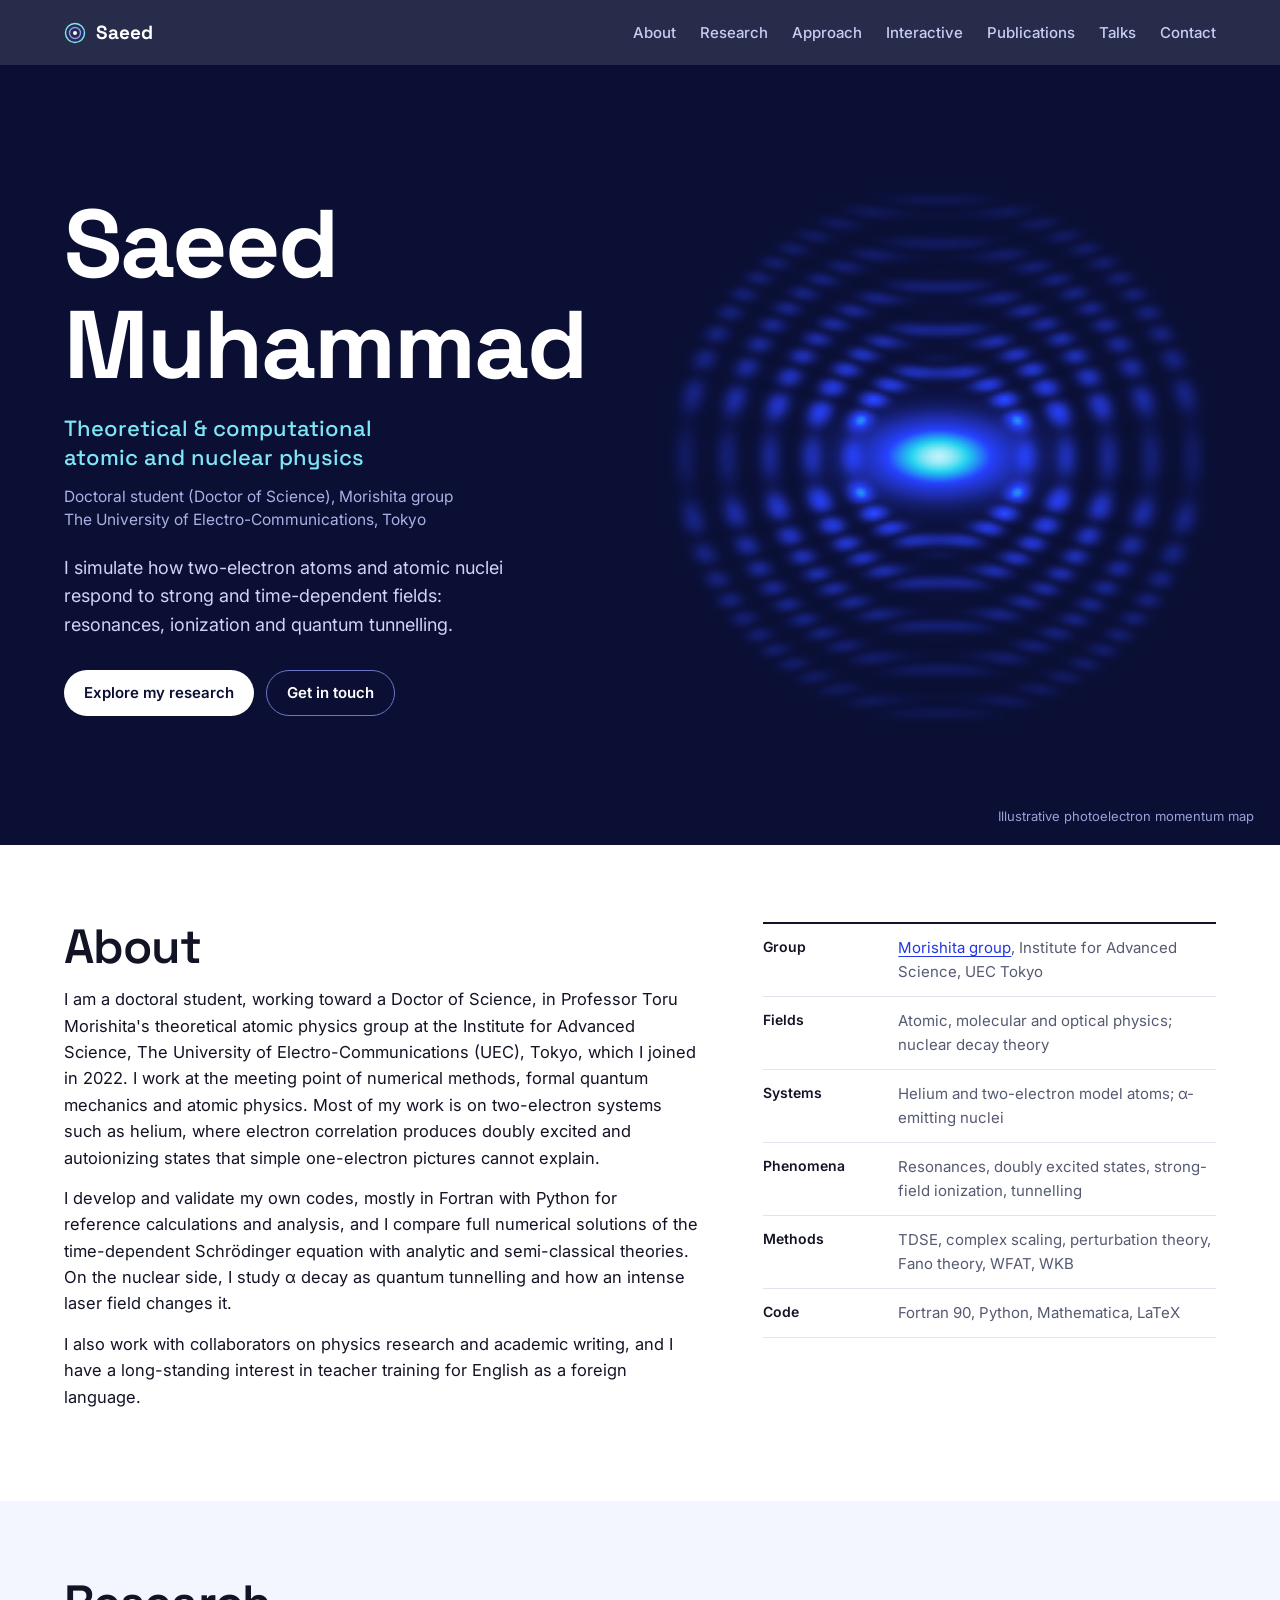
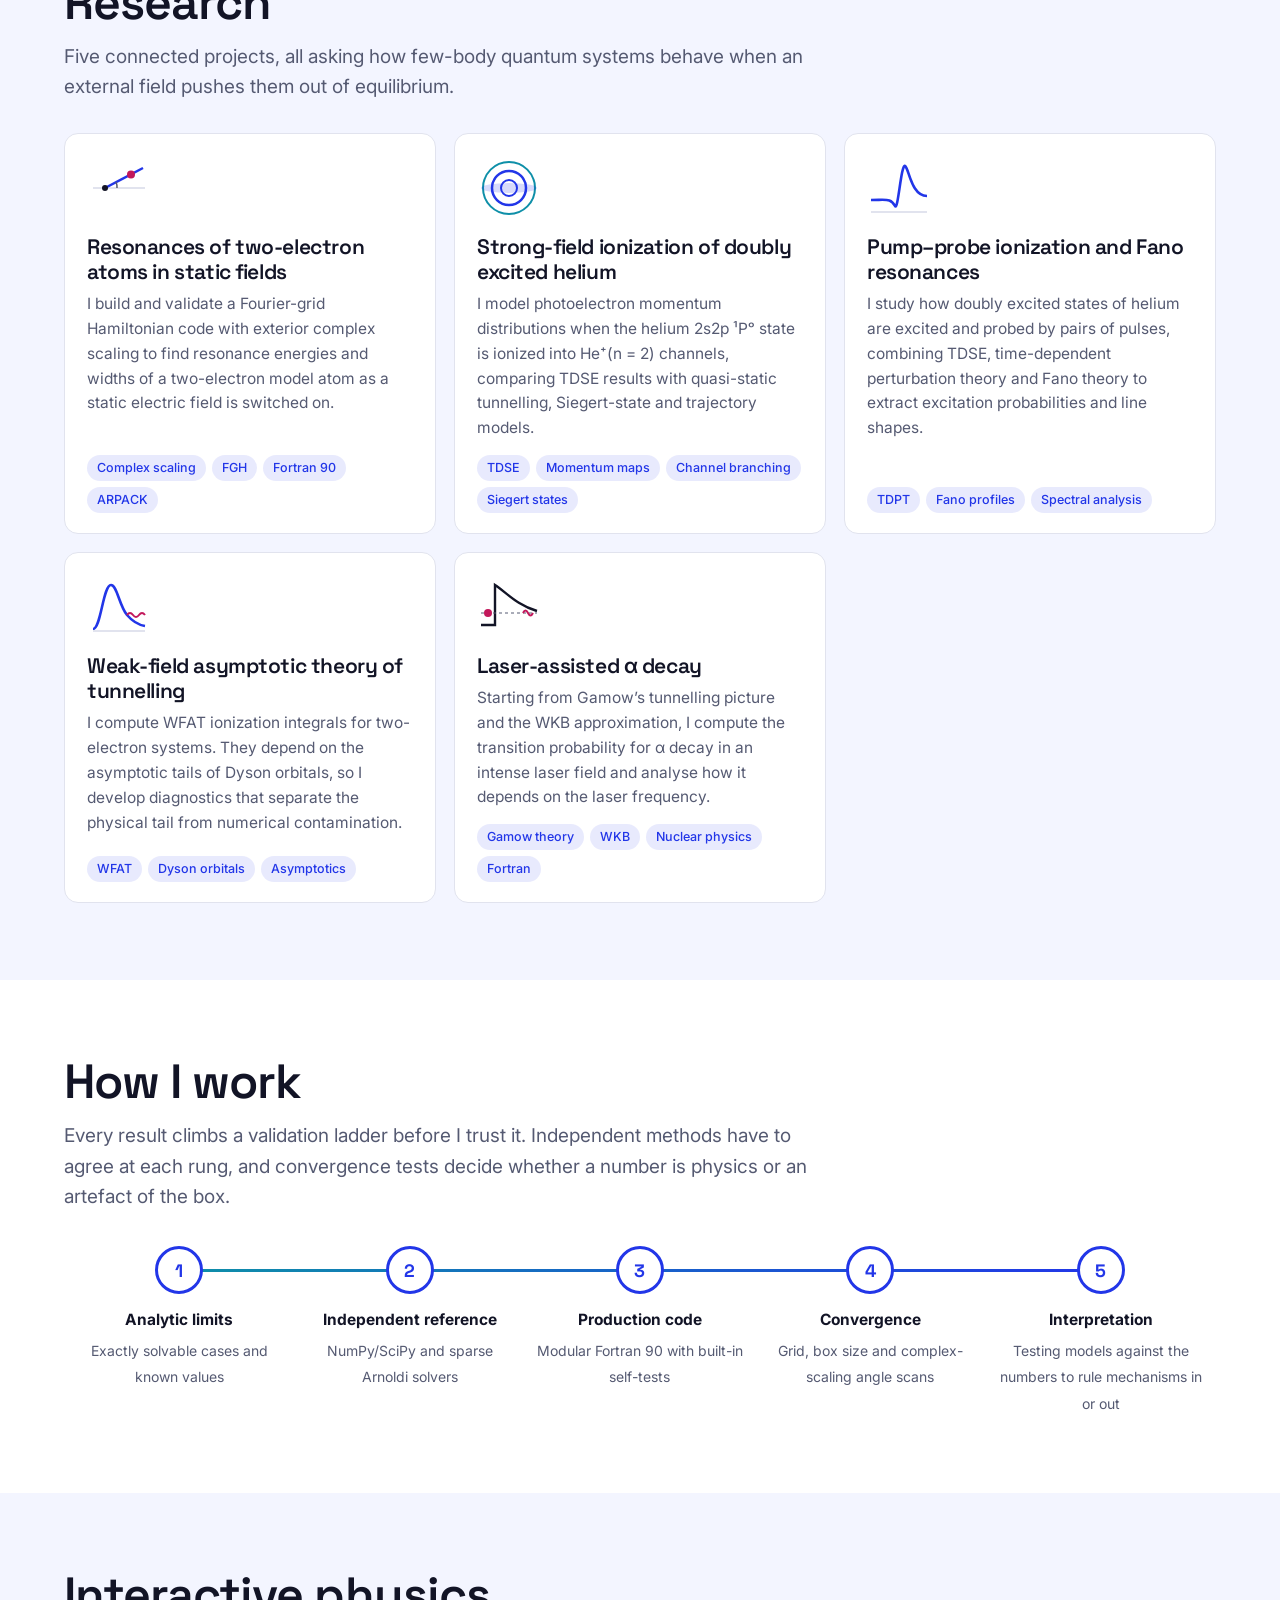
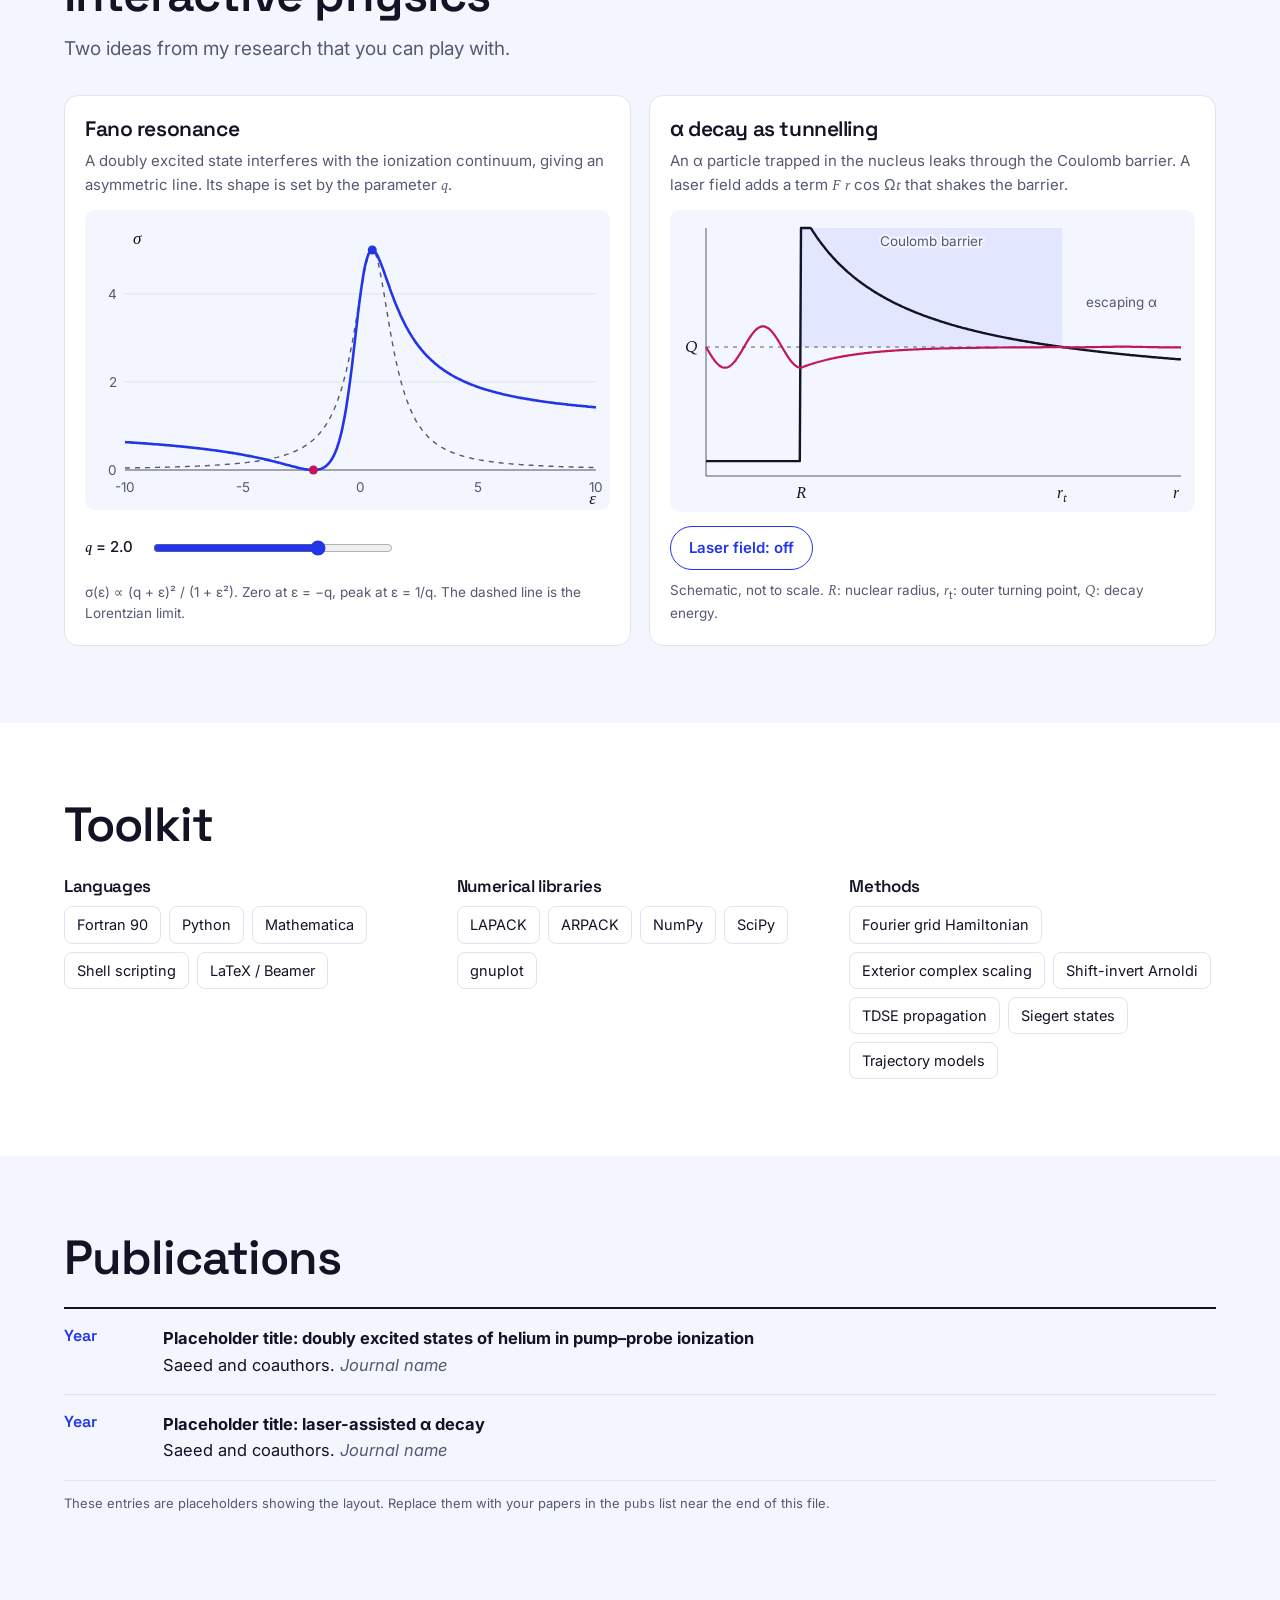
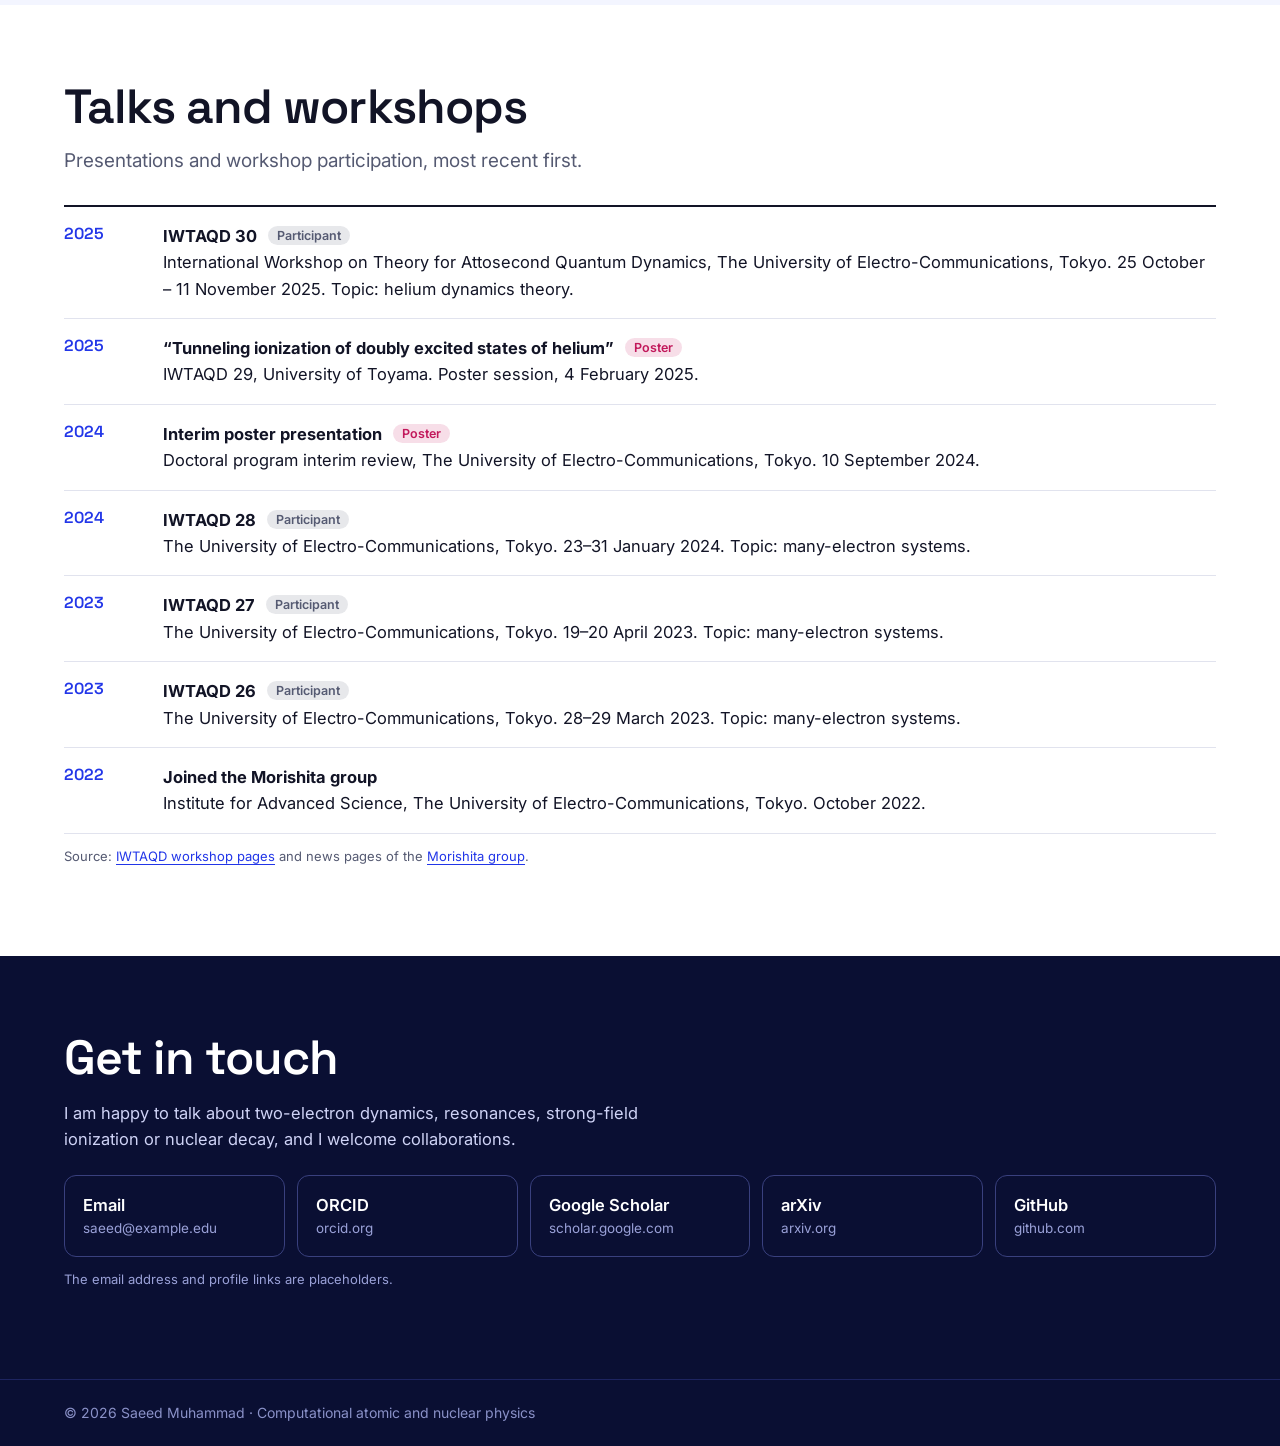
==== index.html @ 1fe9768f "Add files via upload" ====
<!DOCTYPE html>
<html lang="en">
<head>
<meta charset="utf-8">
<meta name="viewport" content="width=device-width, initial-scale=1">
<title>Saeed Muhammad — Physics</title>
<meta name="description" content="Saeed: theoretical and computational atomic and nuclear physics. Two-electron atoms, resonances, strong-field ionization and laser-assisted alpha decay.">
<link rel="preconnect" href="https://fonts.googleapis.com">
<link rel="preconnect" href="https://fonts.gstatic.com" crossorigin>
<link href="https://fonts.googleapis.com/css2?family=Space+Grotesk:wght@500;600;700&family=Inter:wght@400;500;600&family=Spectral:ital@1&display=swap" rel="stylesheet">
<style>
/* VOICE occasion-personal: a confident researcher's home page, precise and luminous
   IDEA a detector screen: the photoelectron momentum map is the site's emblem, carried into every section as fine rings
   PICTURE live, slowly drifting momentum map (rings + interference fringes) filling the right of the hero
   COLOUR deep detector indigo hero, white page, ultramarine lead, cyan glow, magenta for wavefunctions
   TYPE Space Grotesk for display, Inter for text, Spectral italic for math symbols
   LAYOUT laptop: hero text left, map bleeding right; sections in full-width bands. phone: map, then text, then cards */
:root{color-scheme:light dark;--bg:light-dark(#ffffff,#0b0d1c);--ink:light-dark(#121426,#e9eaf6);--mut:light-dark(#555a72,#a4a8c2);--acc:light-dark(#2236e8,#8c98ff);--acc2:light-dark(#c2185b,#ff7aa8);--cy:light-dark(#0e8fa8,#3fd6f0);--rule:light-dark(#e1e3ee,#262a44);--tint:light-dark(#f3f5ff,#12152a);--card:light-dark(#ffffff,#141831);--deep:#0a0f33}
:root[data-theme=light]{color-scheme:light}
:root[data-theme=dark]{color-scheme:dark}
*{box-sizing:border-box;min-width:0}
html{scroll-padding-top:70px;scroll-behavior:smooth}
body{margin:0;background:var(--bg);color:var(--ink);font:16.5px/1.6 Inter,system-ui,sans-serif;overflow-x:clip}
a{color:var(--acc);text-underline-offset:3px}
img,svg{max-width:100%}
.m{font-family:Spectral,Georgia,serif;font-style:italic}
.band{padding-block:clamp(40px,6vw,88px);padding-left:max(5vw,16px);padding-right:max(5vw,16px)}
.wrap{max-width:1240px;margin:0 auto}
h1,h2,h3{font-family:"Space Grotesk",Inter,sans-serif;letter-spacing:-.02em;line-height:1.05;margin:0}
h1{font-size:clamp(52px,8vw,96px);font-weight:700}
h2{font-size:clamp(32px,4vw,48px);font-weight:600;margin-bottom:14px;text-wrap:balance}
h3{font-size:21px;font-weight:600;line-height:1.2;margin-bottom:8px}
.lead{font-size:clamp(17px,1.6vw,19px);color:var(--mut);max-width:62ch;margin:0 0 28px}
/* nav */
nav{position:sticky;top:0;z-index:9;background:color-mix(in srgb,var(--deep) 88%,transparent);backdrop-filter:blur(10px);color:#fff}
nav .wrap{display:flex;flex-wrap:wrap;align-items:center;gap:4px 24px;padding:12px max(5vw,16px);max-width:none}
nav .brand{font:700 19px "Space Grotesk",sans-serif;color:#fff;text-decoration:none;margin-right:auto;display:flex;align-items:center;gap:10px}
nav a{color:#c9cdf5;text-decoration:none;font-weight:500;font-size:15px;padding:8px 0}
nav a:hover,nav a:focus-visible{color:#fff}
/* hero */
.hero{background:var(--deep);color:#fff;display:grid;grid-template-columns:minmax(0,1fr) minmax(0,1.15fr);min-height:min(88svh,780px)}
.hero .txt{padding:clamp(40px,6vw,96px) clamp(16px,4vw,56px) clamp(40px,6vw,80px) max(5vw,16px);display:flex;flex-direction:column;justify-content:center}
.hero .role{font:500 clamp(18px,2vw,22px)/1.35 "Space Grotesk",sans-serif;color:#7fe6f7;margin:18px 0 18px}
.hero p{color:#cfd3f6;font-size:18px;max-width:46ch;margin:0 0 30px}
.hero .aff{font-size:15.5px;color:#aab1e6;margin:-6px 0 22px;line-height:1.5}
.hero .fig{position:relative;min-height:420px}
.hero canvas{position:absolute;inset:0;width:100%;height:100%;display:block}
.hero .cap{position:absolute;right:16px;bottom:14px;font-size:13px;color:#9aa1d8;background:rgba(10,15,51,.75);padding:4px 10px;border-radius:4px}
.btns{display:flex;flex-wrap:wrap;gap:12px}
.btn{display:inline-flex;align-items:center;min-height:46px;padding:0 20px;border-radius:999px;font-weight:600;text-decoration:none;font-size:15px}
.btn.p{background:#fff;color:var(--deep)}
.btn.s{border:1px solid #6d76c9;color:#fff}
.btn:hover{transform:translateY(-1px)}
/* about */
.about{display:grid;grid-template-columns:minmax(0,1.4fr) minmax(0,1fr);gap:clamp(28px,5vw,72px);align-items:start}
.about p{margin:0 0 14px;max-width:64ch}
.facts{margin:0;border-top:2px solid var(--ink)}
.facts div{display:grid;grid-template-columns:7.5em minmax(0,1fr);gap:12px;padding:12px 0;border-bottom:1px solid var(--rule)}
.facts dt{font-weight:600;font-size:14px}
.facts dd{margin:0;color:var(--mut);font-size:15px}
/* research */
.alt{background:var(--tint)}
.cards{display:grid;grid-template-columns:repeat(auto-fit,minmax(min(100%,330px),1fr));gap:18px;margin-top:30px}
.card{background:var(--card);border:1px solid var(--rule);border-radius:14px;padding:22px 22px 20px;display:flex;flex-direction:column}
.card svg.ic{width:64px;height:64px;margin-bottom:14px}
.card p{margin:0 0 14px;color:var(--mut);font-size:15.5px}
.tags{display:flex;flex-wrap:wrap;gap:6px;margin-top:auto}
.tags span{font-size:12.5px;font-weight:500;padding:3px 10px;border-radius:99px;background:color-mix(in srgb,var(--acc) 10%,transparent);color:var(--acc)}
/* approach */
.ladder{list-style:none;margin:34px 0 0;padding:0;display:grid;grid-template-columns:repeat(5,minmax(0,1fr));position:relative}
.ladder::before{content:"";position:absolute;left:10%;right:10%;top:23px;height:3px;background:linear-gradient(90deg,var(--cy),var(--acc))}
.ladder li{position:relative;text-align:center;padding:0 10px}
.ladder .dot{width:48px;height:48px;border-radius:50%;margin:0 auto 14px;background:var(--bg);border:3px solid var(--acc);display:grid;place-items:center;font:700 18px "Space Grotesk",sans-serif;color:var(--acc);position:relative}
.ladder b{display:block;font-size:15.5px;margin-bottom:4px}
.ladder span{font-size:14px;color:var(--mut)}
/* interactive */
.demos{display:grid;grid-template-columns:repeat(2,minmax(0,1fr));gap:18px;margin-top:30px}
.demo{background:var(--card);border:1px solid var(--rule);border-radius:14px;padding:20px;display:flex;flex-direction:column}
.demo p{margin:0 0 12px;color:var(--mut);font-size:15px}
.fig{position:relative;min-height:300px}
.fig>svg{position:absolute;inset:0;width:100%;height:100%}
.demo .fig{background:var(--tint);border-radius:10px;flex:1}
svg text{font:13.5px Inter,system-ui,sans-serif;fill:var(--mut);paint-order:stroke;stroke:var(--tint);stroke-width:4px}
svg .math{font:italic 17px Spectral,Georgia,serif;fill:var(--ink)}
.ctl{display:flex;flex-wrap:wrap;align-items:center;gap:10px 18px;margin-top:14px;font-weight:500;font-size:15px}
button{font:600 15px Inter,system-ui,sans-serif;min-height:44px;padding:0 18px;border-radius:999px;border:1.5px solid var(--acc);background:transparent;color:var(--acc);cursor:pointer}
button[aria-pressed=true]{background:var(--acc);color:var(--bg)}
button:focus-visible,input:focus-visible,a:focus-visible{outline:3px solid color-mix(in srgb,var(--acc) 50%,transparent);outline-offset:2px}
input[type=range]{accent-color:var(--acc);width:min(240px,100%);height:44px}
/* toolkit */
.tk{display:grid;grid-template-columns:repeat(auto-fit,minmax(min(100%,260px),1fr));gap:26px;margin-top:26px}
.tk h3{font-size:17px;margin-bottom:10px}
.chips{display:flex;flex-wrap:wrap;gap:8px}
.chips span{border:1px solid var(--rule);border-radius:8px;padding:6px 12px;font-size:14.5px;background:var(--card)}
/* pubs */
.pubs{list-style:none;padding:0;margin:24px 0 0;border-top:2px solid var(--ink)}
.pubs li{display:grid;grid-template-columns:5em minmax(0,1fr);gap:16px;padding:16px 0;border-bottom:1px solid var(--rule)}
.pubs .y{font:600 16px "Space Grotesk",sans-serif;color:var(--acc)}
.pubs i{color:var(--mut)}
.kind{font-size:12.5px;font-weight:600;padding:2px 9px;border-radius:99px;margin-left:6px;white-space:nowrap;background:color-mix(in srgb,var(--mut) 14%,transparent);color:var(--mut);vertical-align:2px}
.kind.p{background:color-mix(in srgb,var(--acc2) 14%,transparent);color:var(--acc2)}
.note{font-size:13px;color:var(--mut);margin-top:12px}
/* beyond + contact */
.contact{background:var(--deep);color:#fff}
.contact h2{color:#fff}
.contact p{color:#cfd3f6;max-width:60ch}
.links{display:grid;grid-template-columns:repeat(auto-fit,minmax(min(100%,190px),1fr));gap:12px;margin-top:22px}
.links a{display:block;border:1px solid #39407e;border-radius:12px;padding:16px 18px;text-decoration:none;color:#fff;font-weight:600}
.links a span{display:block;font-weight:400;font-size:13.5px;color:#9aa1d8;overflow-wrap:anywhere}
.links a:hover{background:#151b4d}
footer{background:var(--deep);color:#8a91c8;font-size:14px;border-top:1px solid #1d2460;padding:22px max(5vw,16px)}
@media(max-width:900px){.hero{grid-template-columns:minmax(0,1fr);min-height:0}.hero .fig{order:-1;min-height:320px}.about,.demos{grid-template-columns:minmax(0,1fr)}
 .ladder{grid-template-columns:minmax(0,1fr);gap:18px}.ladder::before{left:23px;right:auto;top:10px;bottom:10px;width:3px;height:auto;background:linear-gradient(180deg,var(--cy),var(--acc))}
 .ladder li{display:grid;grid-template-columns:48px minmax(0,1fr);gap:16px;text-align:left;padding:0}.ladder .dot{margin:0}}
@media(max-width:600px){nav .wrap{gap:0 16px}nav a{font-size:14px}.hero .fig{min-height:270px}.pubs li{grid-template-columns:minmax(0,1fr);gap:2px}.facts div{grid-template-columns:minmax(0,1fr);gap:2px}}
@media(prefers-reduced-motion:reduce){html{scroll-behavior:auto}.btn:hover{transform:none}}
</style>
</head>
<body>
<nav aria-label="Main"><div class="wrap">
  <a class="brand" href="#top"><svg width="22" height="22" viewBox="0 0 22 22" aria-hidden="true"><circle cx="11" cy="11" r="9.5" fill="none" stroke="#7fe6f7" stroke-width="1.4"/><circle cx="11" cy="11" r="5.5" fill="none" stroke="#8c98ff" stroke-width="1.4"/><circle cx="11" cy="11" r="2" fill="#fff"/></svg>Saeed</a>
  <a href="#about">About</a><a href="#research">Research</a><a href="#approach">Approach</a><a href="#interactive">Interactive</a><a href="#publications">Publications</a><a href="#talks">Talks</a><a href="#contact">Contact</a>
</div></nav>

<header class="hero" id="top">
  <div class="txt">
    <h1>Saeed Muhammad</h1>
    <div class="role">Theoretical &amp; computational<br>atomic and nuclear physics</div>
    <p class="aff">Doctoral student (Doctor of Science), Morishita group<br>The University of Electro-Communications, Tokyo</p>
    <p>I simulate how two-electron atoms and atomic nuclei respond to strong and time-dependent fields: resonances, ionization and quantum tunnelling.</p>
    <div class="btns"><a class="btn p" href="#research">Explore my research</a><a class="btn s" href="#contact">Get in touch</a></div>
  </div>
  <div class="fig"><canvas id="pemd" aria-label="Animated illustration of a photoelectron momentum distribution with rings and interference fringes" role="img"></canvas><span class="cap">Illustrative photoelectron momentum map</span></div>
</header>

<section class="band" id="about"><div class="wrap about">
  <div>
    <h2>About</h2>
    <p>I am a doctoral student, working toward a Doctor of Science, in Professor Toru Morishita's theoretical atomic physics group at the Institute for Advanced Science, The University of Electro-Communications (UEC), Tokyo, which I joined in 2022. I work at the meeting point of numerical methods, formal quantum mechanics and atomic physics. Most of my work is on two-electron systems such as helium, where electron correlation produces doubly excited and autoionizing states that simple one-electron pictures cannot explain.</p>
    <p>I develop and validate my own codes, mostly in Fortran with Python for reference calculations and analysis, and I compare full numerical solutions of the time-dependent Schrödinger equation with analytic and semi-classical theories. On the nuclear side, I study α decay as quantum tunnelling and how an intense laser field changes it.</p>
    <p>I also work with collaborators on physics research and academic writing, and I have a long-standing interest in teacher training for English as a foreign language.</p>
  </div>
  <dl class="facts">
    <div><dt>Group</dt><dd><a href="https://power1.pc.uec.ac.jp/">Morishita group</a>, Institute for Advanced Science, UEC Tokyo</dd></div>
    <div><dt>Fields</dt><dd>Atomic, molecular and optical physics; nuclear decay theory</dd></div>
    <div><dt>Systems</dt><dd>Helium and two-electron model atoms; α-emitting nuclei</dd></div>
    <div><dt>Phenomena</dt><dd>Resonances, doubly excited states, strong-field ionization, tunnelling</dd></div>
    <div><dt>Methods</dt><dd>TDSE, complex scaling, perturbation theory, Fano theory, WFAT, WKB</dd></div>
    <div><dt>Code</dt><dd>Fortran 90, Python, Mathematica, LaTeX</dd></div>
  </dl>
</div></section>

<section class="band alt" id="research"><div class="wrap">
  <h2>Research</h2>
  <p class="lead">Five connected projects, all asking how few-body quantum systems behave when an external field pushes them out of equilibrium.</p>
  <div class="cards" id="cards"></div>
</div></section>

<section class="band" id="approach"><div class="wrap">
  <h2>How I work</h2>
  <p class="lead">Every result climbs a validation ladder before I trust it. Independent methods have to agree at each rung, and convergence tests decide whether a number is physics or an artefact of the box.</p>
  <ol class="ladder">
    <li><div class="dot">1</div><div><b>Analytic limits</b><span>Exactly solvable cases and known values</span></div></li>
    <li><div class="dot">2</div><div><b>Independent reference</b><span>NumPy/SciPy and sparse Arnoldi solvers</span></div></li>
    <li><div class="dot">3</div><div><b>Production code</b><span>Modular Fortran 90 with built-in self-tests</span></div></li>
    <li><div class="dot">4</div><div><b>Convergence</b><span>Grid, box size and complex-scaling angle scans</span></div></li>
    <li><div class="dot">5</div><div><b>Interpretation</b><span>Testing models against the numbers to rule mechanisms in or out</span></div></li>
  </ol>
</div></section>

<section class="band alt" id="interactive"><div class="wrap">
  <h2>Interactive physics</h2>
  <p class="lead">Two ideas from my research that you can play with.</p>
  <div class="demos">
    <div class="demo">
      <h3>Fano resonance</h3>
      <p>A doubly excited state interferes with the ionization continuum, giving an asymmetric line. Its shape is set by the parameter <span class="m">q</span>.</p>
      <div class="fig"><svg id="f2" role="img" aria-label="Fano line profile for the chosen q"></svg></div>
      <div class="ctl"><label for="q"><span class="m">q</span> = <output id="qv">2.0</output></label><input type="range" id="q" min="-5" max="5" step="0.1" value="2"></div>
      <p style="margin:10px 0 0;font-size:13.5px">σ(ε) ∝ (q + ε)² / (1 + ε²). Zero at ε = −q, peak at ε = 1/q. The dashed line is the Lorentzian limit.</p>
    </div>
    <div class="demo">
      <h3>α decay as tunnelling</h3>
      <p>An α particle trapped in the nucleus leaks through the Coulomb barrier. A laser field adds a term <span class="m">F r</span> cos Ω<span class="m">t</span> that shakes the barrier.</p>
      <div class="fig"><svg id="f1" role="img" aria-label="Alpha particle wavefunction tunnelling through the Coulomb barrier"></svg></div>
      <div class="ctl"><button id="laser" aria-pressed="false">Laser field: off</button></div>
      <p style="margin:10px 0 0;font-size:13.5px">Schematic, not to scale. <span class="m">R</span>: nuclear radius, <span class="m">r</span><sub>t</sub>: outer turning point, <span class="m">Q</span>: decay energy.</p>
    </div>
  </div>
</div></section>

<section class="band" id="toolkit"><div class="wrap">
  <h2>Toolkit</h2>
  <div class="tk">
    <div><h3>Languages</h3><div class="chips"><span>Fortran 90</span><span>Python</span><span>Mathematica</span><span>Shell scripting</span><span>LaTeX / Beamer</span></div></div>
    <div><h3>Numerical libraries</h3><div class="chips"><span>LAPACK</span><span>ARPACK</span><span>NumPy</span><span>SciPy</span><span>gnuplot</span></div></div>
    <div><h3>Methods</h3><div class="chips"><span>Fourier grid Hamiltonian</span><span>Exterior complex scaling</span><span>Shift-invert Arnoldi</span><span>TDSE propagation</span><span>Siegert states</span><span>Trajectory models</span></div></div>
  </div>
</div></section>

<section class="band alt" id="publications"><div class="wrap">
  <h2>Publications</h2>
  <ul class="pubs" id="pubs"></ul>
  <p class="note">These entries are placeholders showing the layout. Replace them with your papers in the <code>pubs</code> list near the end of this file.</p>
</div></section>

<section class="band" id="talks"><div class="wrap">
  <h2>Talks and workshops</h2>
  <p class="lead">Presentations and workshop participation, most recent first.</p>
  <ul class="pubs ev">
    <li><span class="y">2025</span><div><b>IWTAQD 30</b> <span class="kind">Participant</span><br>International Workshop on Theory for Attosecond Quantum Dynamics, The University of Electro-Communications, Tokyo. 25 October – 11 November 2025. Topic: helium dynamics theory.</div></li>
    <li><span class="y">2025</span><div><b>“Tunneling ionization of doubly excited states of helium”</b> <span class="kind p">Poster</span><br>IWTAQD 29, University of Toyama. Poster session, 4 February 2025.</div></li>
    <li><span class="y">2024</span><div><b>Interim poster presentation</b> <span class="kind p">Poster</span><br>Doctoral program interim review, The University of Electro-Communications, Tokyo. 10 September 2024.</div></li>
    <li><span class="y">2024</span><div><b>IWTAQD 28</b> <span class="kind">Participant</span><br>The University of Electro-Communications, Tokyo. 23–31 January 2024. Topic: many-electron systems.</div></li>
    <li><span class="y">2023</span><div><b>IWTAQD 27</b> <span class="kind">Participant</span><br>The University of Electro-Communications, Tokyo. 19–20 April 2023. Topic: many-electron systems.</div></li>
    <li><span class="y">2023</span><div><b>IWTAQD 26</b> <span class="kind">Participant</span><br>The University of Electro-Communications, Tokyo. 28–29 March 2023. Topic: many-electron systems.</div></li>
    <li><span class="y">2022</span><div><b>Joined the Morishita group</b><br>Institute for Advanced Science, The University of Electro-Communications, Tokyo. October 2022.</div></li>
  </ul>
  <p class="note">Source: <a href="https://power1.pc.uec.ac.jp/~toru/iwtaqd/index.html">IWTAQD workshop pages</a> and news pages of the <a href="https://power1.pc.uec.ac.jp/~toru/index.html">Morishita group</a>.</p>
</div></section>

<section class="band contact" id="contact"><div class="wrap">
  <h2>Get in touch</h2>
  <p>I am happy to talk about two-electron dynamics, resonances, strong-field ionization or nuclear decay, and I welcome collaborations.</p>
  <div class="links">
    <a href="mailto:saeed@example.edu">Email<span>saeed@example.edu</span></a>
    <a href="https://orcid.org/">ORCID<span>orcid.org</span></a>
    <a href="https://scholar.google.com/">Google Scholar<span>scholar.google.com</span></a>
    <a href="https://arxiv.org/">arXiv<span>arxiv.org</span></a>
    <a href="https://github.com/">GitHub<span>github.com</span></a>
  </div>
  <p class="note" style="color:#9aa1d8">The email address and profile links are placeholders.</p>
</div></section>
<footer>© 2026 Saeed Muhammad · Computational atomic and nuclear physics</footer>

<script>
{
const esc=x=>String(x).replace(/[&<>"]/g,c=>({'&':'&amp;','<':'&lt;','>':'&gt;','"':'&quot;'}[c]));
/* research cards; icons are small inline drawings */
const ic={
 cs:'<svg class="ic" viewBox="0 0 64 64"><line x1="6" y1="32" x2="58" y2="32" stroke="var(--rule)" stroke-width="2"/><line x1="18" y1="32" x2="56" y2="12" stroke="var(--acc)" stroke-width="2.5"/><path d="M30 32 A12 12 0 0 0 29 26" fill="none" stroke="var(--mut)" stroke-width="1.5"/><circle cx="44" cy="18.5" r="4" fill="var(--acc2)"/><circle cx="18" cy="32" r="3" fill="var(--ink)"/></svg>',
 pe:'<svg class="ic" viewBox="0 0 64 64"><circle cx="32" cy="32" r="26" fill="none" stroke="var(--cy)" stroke-width="2"/><circle cx="32" cy="32" r="17" fill="none" stroke="var(--acc)" stroke-width="2.5"/><circle cx="32" cy="32" r="8" fill="none" stroke="var(--acc)" stroke-width="2"/><ellipse cx="32" cy="32" rx="28" ry="5" fill="var(--acc)" opacity=".18"/></svg>',
 fa:'<svg class="ic" viewBox="0 0 64 64"><path d="M4 44 C20 44 24 42 28 50 C31 56 34 8 38 10 C42 12 44 40 60 40" fill="none" stroke="var(--acc)" stroke-width="2.6"/><line x1="4" y1="56" x2="60" y2="56" stroke="var(--rule)" stroke-width="2"/></svg>',
 wf:'<svg class="ic" viewBox="0 0 64 64"><path d="M6 54 C14 54 16 10 24 10 C30 10 32 30 40 40 C46 47 52 50 58 51" fill="none" stroke="var(--acc)" stroke-width="2.6"/><path d="M40 40 q3 -4 6 0 t6 0 t6 0" fill="none" stroke="var(--acc2)" stroke-width="2"/><line x1="6" y1="56" x2="58" y2="56" stroke="var(--rule)" stroke-width="2"/></svg>',
 al:'<svg class="ic" viewBox="0 0 64 64"><path d="M4 50 H18 V10 C30 18 40 30 60 36" fill="none" stroke="var(--ink)" stroke-width="2.4"/><line x1="4" y1="38" x2="60" y2="38" stroke="var(--mut)" stroke-dasharray="3 3"/><circle cx="11" cy="38" r="4" fill="var(--acc2)"/><path d="M46 38 q2.5 -5 5 0 t5 0" fill="none" stroke="var(--acc2)" stroke-width="2"/></svg>'
};
const cards=[
 {i:'cs',t:'Resonances of two-electron atoms in static fields',d:'I build and validate a Fourier-grid Hamiltonian code with exterior complex scaling to find resonance energies and widths of a two-electron model atom as a static electric field is switched on.',g:['Complex scaling','FGH','Fortran 90','ARPACK']},
 {i:'pe',t:'Strong-field ionization of doubly excited helium',d:'I model photoelectron momentum distributions when the helium 2s2p ¹Pᵒ state is ionized into He⁺(n = 2) channels, comparing TDSE results with quasi-static tunnelling, Siegert-state and trajectory models.',g:['TDSE','Momentum maps','Channel branching','Siegert states']},
 {i:'fa',t:'Pump–probe ionization and Fano resonances',d:'I study how doubly excited states of helium are excited and probed by pairs of pulses, combining TDSE, time-dependent perturbation theory and Fano theory to extract excitation probabilities and line shapes.',g:['TDPT','Fano profiles','Spectral analysis']},
 {i:'wf',t:'Weak-field asymptotic theory of tunnelling',d:'I compute WFAT ionization integrals for two-electron systems. They depend on the asymptotic tails of Dyson orbitals, so I develop diagnostics that separate the physical tail from numerical contamination.',g:['WFAT','Dyson orbitals','Asymptotics']},
 {i:'al',t:'Laser-assisted α decay',d:'Starting from Gamow’s tunnelling picture and the WKB approximation, I compute the transition probability for α decay in an intense laser field and analyse how it depends on the laser frequency.',g:['Gamow theory','WKB','Nuclear physics','Fortran']}
];
document.getElementById('cards').innerHTML=cards.map(c=>`<article class="card">${ic[c.i]}<h3>${esc(c.t)}</h3><p>${esc(c.d)}</p><div class="tags">${c.g.map(x=>`<span>${esc(x)}</span>`).join('')}</div></article>`).join('');

const pubs=[
 {y:'Year',t:'Placeholder title: doubly excited states of helium in pump–probe ionization',a:'Saeed and coauthors',j:'Journal name'},
 {y:'Year',t:'Placeholder title: laser-assisted α decay',a:'Saeed and coauthors',j:'Journal name'}
];
document.getElementById('pubs').innerHTML=pubs.map(p=>`<li><span class="y">${esc(p.y)}</span><div><b>${esc(p.t)}</b><br>${esc(p.a)}. <i>${esc(p.j)}</i></div></li>`).join('');

const css=n=>getComputedStyle(document.documentElement).getPropertyValue(n).trim();
const reduce=matchMedia('(prefers-reduced-motion: reduce)').matches;

/* hero: momentum map on canvas */
const cv=document.getElementById('pemd'),cx=cv.getContext('2d'),off=document.createElement('canvas'),oc=off.getContext('2d');
const stops=[[10,15,51],[30,45,170],[39,65,255],[34,211,238],[255,255,255]];
const cmap=v=>{v=Math.max(0,Math.min(1,v))*(stops.length-1);const i=Math.min(stops.length-2,Math.floor(v)),f=v-i,a=stops[i],b=stops[i+1];return[a[0]+(b[0]-a[0])*f,a[1]+(b[1]-a[1])*f,a[2]+(b[2]-a[2])*f]};
let img=null,ow=0,oh=0;
const sizeHero=()=>{const W=cv.clientWidth,H=cv.clientHeight;if(!W||!H)return;cv.width=W;cv.height=H;ow=Math.max(80,Math.round(W/3));oh=Math.max(60,Math.round(H/3));off.width=ow;off.height=oh;img=oc.createImageData(ow,oh)};
function hero(t){
  if(!img)return;const d=img.data,W=cv.width,H=cv.height,s=Math.min(ow,oh)*.4,c0=ow/2,c1=oh/2;
  for(let y=0;y<oh;y++)for(let x=0;x<ow;x++){
    const kx=(x-c0)/s,ky=(y-c1)/s,k=Math.hypot(kx,ky),cp=k?kx/k:1;
    let r=0;for(let n=1;n<=5;n++){const kn=.17+.15*n+.006*Math.sin(t*.6+n);r+=Math.exp(-(((k-kn)/.034)**2))*Math.exp(-.35*n)}
    const ang=.25+.75*cp*cp;
    const fr=.55+.45*Math.cos(26*k*(1-cp*cp)*3-t*.9);
    const core=Math.exp(-(kx*kx/.05+ky*ky/.012));
    let v=(r*ang*fr*1.1+core*.9)*Math.exp(-k*.9);
    v=Math.pow(v,.7);const [R,G,B]=cmap(v);const i=(y*ow+x)*4;d[i]=R;d[i+1]=G;d[i+2]=B;d[i+3]=255}
  oc.putImageData(img,0,0);cx.imageSmoothingEnabled=true;cx.drawImage(off,0,0,W,H);
}
const roH=new ResizeObserver(()=>{sizeHero();hero(reduce?0:performance.now()/1000)});roH.observe(cv);
let last=0;
if(!reduce){const loop=n=>{if(n-last>40){hero(n/1000);last=n}requestAnimationFrame(loop)};requestAnimationFrame(loop)}

/* Fano */
const f2=document.getElementById('f2'),qi=document.getElementById('q'),qv=document.getElementById('qv');
function draw2(){
  const q=+qi.value;qv.textContent=q.toFixed(1);
  const W=f2.clientWidth,H=f2.clientHeight;if(!W||!H)return;
  const L=40,Rm=14,T=18,B=40,e0=-10,e1=10,ymax=Math.max(2,1+q*q)*1.1;
  const X=e=>L+(e-e0)/(e1-e0)*(W-L-Rm),Y=v=>T+(1-v/ymax)*(H-T-B);
  let p='',lz='';
  for(let i=0;i<=400;i++){const e=e0+(e1-e0)*i/400,sv=(q+e)**2/(1+e*e),l=(1+q*q)/(1+(e-1/(q||1e-9))**2);
    p+=(i?'L':'M')+X(e).toFixed(1)+' '+Y(sv).toFixed(1);lz+=(i?'L':'M')+X(e).toFixed(1)+' '+Y(Math.min(l,ymax)).toFixed(1)}
  const step=ymax>20?10:ymax>8?5:ymax>4?2:1;let tk='';
  for(let v=0;v<=ymax;v+=step)tk+=`<line x1="${L}" y1="${Y(v)}" x2="${W-Rm}" y2="${Y(v)}" stroke="${css('--rule')}"/><text x="${L-8}" y="${Y(v)+5}" text-anchor="end">${v}</text>`;
  (W<420?[-10,0,10]:[-10,-5,0,5,10]).forEach(e=>tk+=`<text x="${X(e)}" y="${H-B+22}" text-anchor="middle">${e}</text>`);
  const zx=-q,mx=q?1/q:null;
  f2.innerHTML=`${tk}<line x1="${L}" y1="${H-B}" x2="${W-Rm}" y2="${H-B}" stroke="${css('--mut')}"/>
  ${q?`<path d="${lz}" fill="none" stroke="${css('--mut')}" stroke-dasharray="5 5" stroke-width="1.4"/>`:''}
  <path d="${p}" fill="none" stroke="${css('--acc')}" stroke-width="2.6"/>
  ${zx>=e0&&zx<=e1?`<circle cx="${X(zx)}" cy="${Y(0)}" r="4.5" fill="${css('--acc2')}"/>`:''}
  ${mx!==null&&mx>=e0&&mx<=e1?`<circle cx="${X(mx)}" cy="${Y(1+q*q)}" r="4.5" fill="${css('--acc')}"/>`:''}
  <text class="math" x="${W-Rm}" y="${H-6}" text-anchor="end">ε</text><text class="math" x="${L+8}" y="${T+16}">σ</text>`;
}
qi.addEventListener('input',draw2);
const ro2=new ResizeObserver(draw2);ro2.observe(f2);

/* alpha tunnelling */
const f1=document.getElementById('f1'),lb=document.getElementById('laser');
let laser=false;
lb.addEventListener('click',()=>{laser=!laser;lb.setAttribute('aria-pressed',laser);lb.textContent='Laser field: '+(laser?'on':'off');if(reduce)draw1(0)});
const R=.2,C=.75,Q=1,rt=C/Q,V0=-1.3,vmax=3.4,vmin=-1.6;
function draw1(t){
  const W=f1.clientWidth,H=f1.clientHeight;if(!W||!H)return;
  const L=36,Rm=14,T=18,B=36,small=W<440;
  const X=r=>L+r*(W-L-Rm),Y=v=>T+(vmax-v)/(vmax-vmin)*(H-T-B);
  const F=laser?.55*Math.cos(t*2.2):0,V=r=>(r<R?V0:C/r)+F*(r-R);
  let pv='';for(let i=0;i<=400;i++){const r=i/400;pv+=(i?'L':'M')+X(r).toFixed(1)+' '+Y(Math.min(V(r),vmax)).toFixed(1)}
  const k=Math.PI*2.5/R,ks=Math.sin(k*R),amp=.7,w=t*3;let pw='';
  for(let i=0;i<=500;i++){const r=i/500;let y;
    if(r<R)y=amp*Math.sin(k*r)*Math.cos(w);
    else if(r<rt)y=amp*ks*Math.cos(w)*Math.exp(-9*(r-R));
    else y=amp*ks*Math.exp(-9*(rt-R))*Math.sin(30*(r-rt)-w)*1.4*(laser?1.6:1);
    pw+=(i?'L':'M')+X(r).toFixed(1)+' '+Y(Q+y).toFixed(1)}
  const acc=css('--acc'),ink=css('--ink'),mut=css('--mut'),xt=X(rt),xR=X(R);
  f1.innerHTML=`<line x1="${L}" y1="${T}" x2="${L}" y2="${H-B}" stroke="${mut}"/><line x1="${L}" y1="${H-B}" x2="${W-Rm}" y2="${H-B}" stroke="${mut}"/>
  <rect x="${xR}" y="${Y(vmax)}" width="${Math.max(0,xt-xR)}" height="${Y(Q)-Y(vmax)}" fill="${acc}" opacity=".08"/>
  <line x1="${L}" y1="${Y(Q)}" x2="${W-Rm}" y2="${Y(Q)}" stroke="${mut}" stroke-dasharray="4 5"/>
  <path d="${pv}" fill="none" stroke="${ink}" stroke-width="2.4" stroke-linejoin="round"/>
  <path d="${pw}" fill="none" stroke="${css('--acc2')}" stroke-width="2.2"/>
  <text class="math" x="${xR}" y="${H-B+22}" text-anchor="middle">R</text>
  <text class="math" x="${xt}" y="${H-B+22}" text-anchor="middle">r<tspan dy="4" font-size="12">t</tspan></text>
  <text class="math" x="${W-Rm-2}" y="${H-B+22}" text-anchor="end">r</text>
  <text class="math" x="${L-8}" y="${Y(Q)+5}" text-anchor="end">Q</text>
  ${small?'':`<text x="${(xR+xt)/2}" y="${Y(vmax)+18}" text-anchor="middle">Coulomb barrier</text><text x="${X((rt+1)/2)}" y="${Y(Q)-40}" text-anchor="middle">escaping α</text>`}
  ${laser?`<text x="${W-Rm-4}" y="${T+14}" text-anchor="end" fill="${acc}">laser on</text>`:''}`;
}
const ro1=new ResizeObserver(()=>draw1(reduce?0:performance.now()/1000));ro1.observe(f1);
if(!reduce){const lp=n=>{draw1(n/1000);requestAnimationFrame(lp)};requestAnimationFrame(lp)}

const mo=new MutationObserver(draw2);mo.observe(document.documentElement,{attributes:true,attributeFilter:['data-theme']});
matchMedia('(prefers-color-scheme: dark)').addEventListener('change',draw2);
}
</script>
</body>
</html>
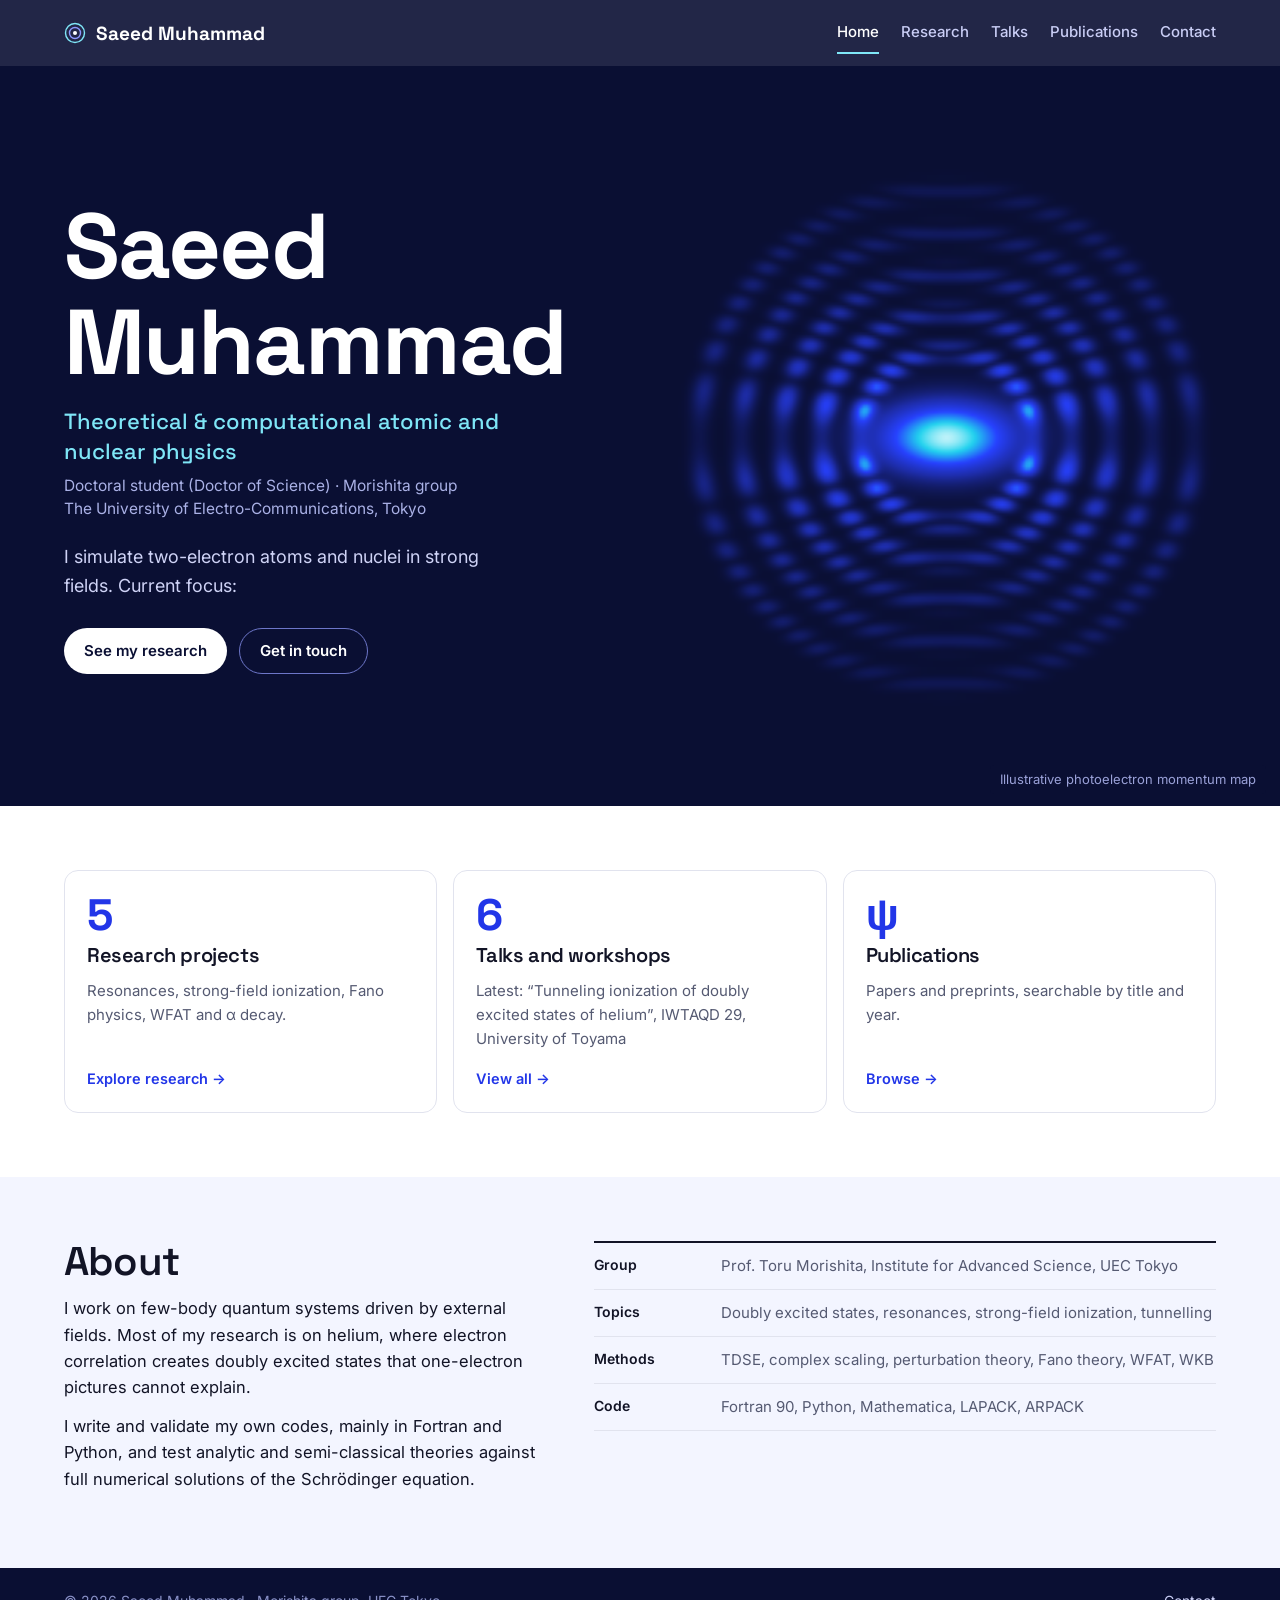
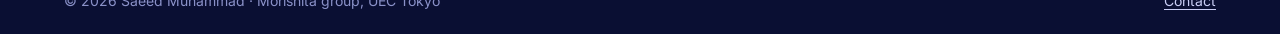
==== commit d17fce0a: "Add files via upload" ====
--- a/index.html
+++ b/index.html
@@ -4,346 +4,42 @@
 <meta charset="utf-8">
 <meta name="viewport" content="width=device-width, initial-scale=1">
 <title>Saeed Muhammad — Physics</title>
-<meta name="description" content="Saeed: theoretical and computational atomic and nuclear physics. Two-electron atoms, resonances, strong-field ionization and laser-assisted alpha decay.">
-<link rel="preconnect" href="https://fonts.googleapis.com">
-<link rel="preconnect" href="https://fonts.gstatic.com" crossorigin>
+<meta name="description" content="Saeed Muhammad, doctoral student in theoretical and computational atomic and nuclear physics, Morishita group, UEC Tokyo.">
+<link rel="preconnect" href="https://fonts.googleapis.com"><link rel="preconnect" href="https://fonts.gstatic.com" crossorigin>
 <link href="https://fonts.googleapis.com/css2?family=Space+Grotesk:wght@500;600;700&family=Inter:wght@400;500;600&family=Spectral:ital@1&display=swap" rel="stylesheet">
-<style>
-/* VOICE occasion-personal: a confident researcher's home page, precise and luminous
-   IDEA a detector screen: the photoelectron momentum map is the site's emblem, carried into every section as fine rings
-   PICTURE live, slowly drifting momentum map (rings + interference fringes) filling the right of the hero
-   COLOUR deep detector indigo hero, white page, ultramarine lead, cyan glow, magenta for wavefunctions
-   TYPE Space Grotesk for display, Inter for text, Spectral italic for math symbols
-   LAYOUT laptop: hero text left, map bleeding right; sections in full-width bands. phone: map, then text, then cards */
-:root{color-scheme:light dark;--bg:light-dark(#ffffff,#0b0d1c);--ink:light-dark(#121426,#e9eaf6);--mut:light-dark(#555a72,#a4a8c2);--acc:light-dark(#2236e8,#8c98ff);--acc2:light-dark(#c2185b,#ff7aa8);--cy:light-dark(#0e8fa8,#3fd6f0);--rule:light-dark(#e1e3ee,#262a44);--tint:light-dark(#f3f5ff,#12152a);--card:light-dark(#ffffff,#141831);--deep:#0a0f33}
-:root[data-theme=light]{color-scheme:light}
-:root[data-theme=dark]{color-scheme:dark}
-*{box-sizing:border-box;min-width:0}
-html{scroll-padding-top:70px;scroll-behavior:smooth}
-body{margin:0;background:var(--bg);color:var(--ink);font:16.5px/1.6 Inter,system-ui,sans-serif;overflow-x:clip}
-a{color:var(--acc);text-underline-offset:3px}
-img,svg{max-width:100%}
-.m{font-family:Spectral,Georgia,serif;font-style:italic}
-.band{padding-block:clamp(40px,6vw,88px);padding-left:max(5vw,16px);padding-right:max(5vw,16px)}
-.wrap{max-width:1240px;margin:0 auto}
-h1,h2,h3{font-family:"Space Grotesk",Inter,sans-serif;letter-spacing:-.02em;line-height:1.05;margin:0}
-h1{font-size:clamp(52px,8vw,96px);font-weight:700}
-h2{font-size:clamp(32px,4vw,48px);font-weight:600;margin-bottom:14px;text-wrap:balance}
-h3{font-size:21px;font-weight:600;line-height:1.2;margin-bottom:8px}
-.lead{font-size:clamp(17px,1.6vw,19px);color:var(--mut);max-width:62ch;margin:0 0 28px}
-/* nav */
-nav{position:sticky;top:0;z-index:9;background:color-mix(in srgb,var(--deep) 88%,transparent);backdrop-filter:blur(10px);color:#fff}
-nav .wrap{display:flex;flex-wrap:wrap;align-items:center;gap:4px 24px;padding:12px max(5vw,16px);max-width:none}
-nav .brand{font:700 19px "Space Grotesk",sans-serif;color:#fff;text-decoration:none;margin-right:auto;display:flex;align-items:center;gap:10px}
-nav a{color:#c9cdf5;text-decoration:none;font-weight:500;font-size:15px;padding:8px 0}
-nav a:hover,nav a:focus-visible{color:#fff}
-/* hero */
-.hero{background:var(--deep);color:#fff;display:grid;grid-template-columns:minmax(0,1fr) minmax(0,1.15fr);min-height:min(88svh,780px)}
-.hero .txt{padding:clamp(40px,6vw,96px) clamp(16px,4vw,56px) clamp(40px,6vw,80px) max(5vw,16px);display:flex;flex-direction:column;justify-content:center}
-.hero .role{font:500 clamp(18px,2vw,22px)/1.35 "Space Grotesk",sans-serif;color:#7fe6f7;margin:18px 0 18px}
-.hero p{color:#cfd3f6;font-size:18px;max-width:46ch;margin:0 0 30px}
-.hero .aff{font-size:15.5px;color:#aab1e6;margin:-6px 0 22px;line-height:1.5}
-.hero .fig{position:relative;min-height:420px}
-.hero canvas{position:absolute;inset:0;width:100%;height:100%;display:block}
-.hero .cap{position:absolute;right:16px;bottom:14px;font-size:13px;color:#9aa1d8;background:rgba(10,15,51,.75);padding:4px 10px;border-radius:4px}
-.btns{display:flex;flex-wrap:wrap;gap:12px}
-.btn{display:inline-flex;align-items:center;min-height:46px;padding:0 20px;border-radius:999px;font-weight:600;text-decoration:none;font-size:15px}
-.btn.p{background:#fff;color:var(--deep)}
-.btn.s{border:1px solid #6d76c9;color:#fff}
-.btn:hover{transform:translateY(-1px)}
-/* about */
-.about{display:grid;grid-template-columns:minmax(0,1.4fr) minmax(0,1fr);gap:clamp(28px,5vw,72px);align-items:start}
-.about p{margin:0 0 14px;max-width:64ch}
-.facts{margin:0;border-top:2px solid var(--ink)}
-.facts div{display:grid;grid-template-columns:7.5em minmax(0,1fr);gap:12px;padding:12px 0;border-bottom:1px solid var(--rule)}
-.facts dt{font-weight:600;font-size:14px}
-.facts dd{margin:0;color:var(--mut);font-size:15px}
-/* research */
-.alt{background:var(--tint)}
-.cards{display:grid;grid-template-columns:repeat(auto-fit,minmax(min(100%,330px),1fr));gap:18px;margin-top:30px}
-.card{background:var(--card);border:1px solid var(--rule);border-radius:14px;padding:22px 22px 20px;display:flex;flex-direction:column}
-.card svg.ic{width:64px;height:64px;margin-bottom:14px}
-.card p{margin:0 0 14px;color:var(--mut);font-size:15.5px}
-.tags{display:flex;flex-wrap:wrap;gap:6px;margin-top:auto}
-.tags span{font-size:12.5px;font-weight:500;padding:3px 10px;border-radius:99px;background:color-mix(in srgb,var(--acc) 10%,transparent);color:var(--acc)}
-/* approach */
-.ladder{list-style:none;margin:34px 0 0;padding:0;display:grid;grid-template-columns:repeat(5,minmax(0,1fr));position:relative}
-.ladder::before{content:"";position:absolute;left:10%;right:10%;top:23px;height:3px;background:linear-gradient(90deg,var(--cy),var(--acc))}
-.ladder li{position:relative;text-align:center;padding:0 10px}
-.ladder .dot{width:48px;height:48px;border-radius:50%;margin:0 auto 14px;background:var(--bg);border:3px solid var(--acc);display:grid;place-items:center;font:700 18px "Space Grotesk",sans-serif;color:var(--acc);position:relative}
-.ladder b{display:block;font-size:15.5px;margin-bottom:4px}
-.ladder span{font-size:14px;color:var(--mut)}
-/* interactive */
-.demos{display:grid;grid-template-columns:repeat(2,minmax(0,1fr));gap:18px;margin-top:30px}
-.demo{background:var(--card);border:1px solid var(--rule);border-radius:14px;padding:20px;display:flex;flex-direction:column}
-.demo p{margin:0 0 12px;color:var(--mut);font-size:15px}
-.fig{position:relative;min-height:300px}
-.fig>svg{position:absolute;inset:0;width:100%;height:100%}
-.demo .fig{background:var(--tint);border-radius:10px;flex:1}
-svg text{font:13.5px Inter,system-ui,sans-serif;fill:var(--mut);paint-order:stroke;stroke:var(--tint);stroke-width:4px}
-svg .math{font:italic 17px Spectral,Georgia,serif;fill:var(--ink)}
-.ctl{display:flex;flex-wrap:wrap;align-items:center;gap:10px 18px;margin-top:14px;font-weight:500;font-size:15px}
-button{font:600 15px Inter,system-ui,sans-serif;min-height:44px;padding:0 18px;border-radius:999px;border:1.5px solid var(--acc);background:transparent;color:var(--acc);cursor:pointer}
-button[aria-pressed=true]{background:var(--acc);color:var(--bg)}
-button:focus-visible,input:focus-visible,a:focus-visible{outline:3px solid color-mix(in srgb,var(--acc) 50%,transparent);outline-offset:2px}
-input[type=range]{accent-color:var(--acc);width:min(240px,100%);height:44px}
-/* toolkit */
-.tk{display:grid;grid-template-columns:repeat(auto-fit,minmax(min(100%,260px),1fr));gap:26px;margin-top:26px}
-.tk h3{font-size:17px;margin-bottom:10px}
-.chips{display:flex;flex-wrap:wrap;gap:8px}
-.chips span{border:1px solid var(--rule);border-radius:8px;padding:6px 12px;font-size:14.5px;background:var(--card)}
-/* pubs */
-.pubs{list-style:none;padding:0;margin:24px 0 0;border-top:2px solid var(--ink)}
-.pubs li{display:grid;grid-template-columns:5em minmax(0,1fr);gap:16px;padding:16px 0;border-bottom:1px solid var(--rule)}
-.pubs .y{font:600 16px "Space Grotesk",sans-serif;color:var(--acc)}
-.pubs i{color:var(--mut)}
-.kind{font-size:12.5px;font-weight:600;padding:2px 9px;border-radius:99px;margin-left:6px;white-space:nowrap;background:color-mix(in srgb,var(--mut) 14%,transparent);color:var(--mut);vertical-align:2px}
-.kind.p{background:color-mix(in srgb,var(--acc2) 14%,transparent);color:var(--acc2)}
-.note{font-size:13px;color:var(--mut);margin-top:12px}
-/* beyond + contact */
-.contact{background:var(--deep);color:#fff}
-.contact h2{color:#fff}
-.contact p{color:#cfd3f6;max-width:60ch}
-.links{display:grid;grid-template-columns:repeat(auto-fit,minmax(min(100%,190px),1fr));gap:12px;margin-top:22px}
-.links a{display:block;border:1px solid #39407e;border-radius:12px;padding:16px 18px;text-decoration:none;color:#fff;font-weight:600}
-.links a span{display:block;font-weight:400;font-size:13.5px;color:#9aa1d8;overflow-wrap:anywhere}
-.links a:hover{background:#151b4d}
-footer{background:var(--deep);color:#8a91c8;font-size:14px;border-top:1px solid #1d2460;padding:22px max(5vw,16px)}
-@media(max-width:900px){.hero{grid-template-columns:minmax(0,1fr);min-height:0}.hero .fig{order:-1;min-height:320px}.about,.demos{grid-template-columns:minmax(0,1fr)}
- .ladder{grid-template-columns:minmax(0,1fr);gap:18px}.ladder::before{left:23px;right:auto;top:10px;bottom:10px;width:3px;height:auto;background:linear-gradient(180deg,var(--cy),var(--acc))}
- .ladder li{display:grid;grid-template-columns:48px minmax(0,1fr);gap:16px;text-align:left;padding:0}.ladder .dot{margin:0}}
-@media(max-width:600px){nav .wrap{gap:0 16px}nav a{font-size:14px}.hero .fig{min-height:270px}.pubs li{grid-template-columns:minmax(0,1fr);gap:2px}.facts div{grid-template-columns:minmax(0,1fr);gap:2px}}
-@media(prefers-reduced-motion:reduce){html{scroll-behavior:auto}.btn:hover{transform:none}}
-</style>
+<link rel="stylesheet" href="style.css">
 </head>
-<body>
-<nav aria-label="Main"><div class="wrap">
-  <a class="brand" href="#top"><svg width="22" height="22" viewBox="0 0 22 22" aria-hidden="true"><circle cx="11" cy="11" r="9.5" fill="none" stroke="#7fe6f7" stroke-width="1.4"/><circle cx="11" cy="11" r="5.5" fill="none" stroke="#8c98ff" stroke-width="1.4"/><circle cx="11" cy="11" r="2" fill="#fff"/></svg>Saeed</a>
-  <a href="#about">About</a><a href="#research">Research</a><a href="#approach">Approach</a><a href="#interactive">Interactive</a><a href="#publications">Publications</a><a href="#talks">Talks</a><a href="#contact">Contact</a>
-</div></nav>
-
-<header class="hero" id="top">
+<body data-page="home">
+<nav id="nav" aria-label="Main"></nav>
+<main>
+<header class="hero">
   <div class="txt">
-    <h1>Saeed Muhammad</h1>
-    <div class="role">Theoretical &amp; computational<br>atomic and nuclear physics</div>
-    <p class="aff">Doctoral student (Doctor of Science), Morishita group<br>The University of Electro-Communications, Tokyo</p>
-    <p>I simulate how two-electron atoms and atomic nuclei respond to strong and time-dependent fields: resonances, ionization and quantum tunnelling.</p>
-    <div class="btns"><a class="btn p" href="#research">Explore my research</a><a class="btn s" href="#contact">Get in touch</a></div>
+    <h1>Saeed<br>Muhammad</h1>
+    <div class="role">Theoretical &amp; computational atomic and nuclear physics</div>
+    <p class="aff">Doctoral student (Doctor of Science) · Morishita group<br>The University of Electro-Communications, Tokyo</p>
+    <p class="rot" id="rot">I simulate two-electron atoms and nuclei in strong fields. Current focus: <b>doubly excited helium</b></p>
+    <div class="btns"><a class="btn p" href="research.html">See my research</a><a class="btn s" href="contact.html">Get in touch</a></div>
   </div>
-  <div class="fig"><canvas id="pemd" aria-label="Animated illustration of a photoelectron momentum distribution with rings and interference fringes" role="img"></canvas><span class="cap">Illustrative photoelectron momentum map</span></div>
+  <div class="fig"><canvas class="map" role="img" aria-label="Animated illustration of a photoelectron momentum map"></canvas><span class="cap">Illustrative photoelectron momentum map</span></div>
 </header>
-
-<section class="band" id="about"><div class="wrap about">
-  <div>
-    <h2>About</h2>
-    <p>I am a doctoral student, working toward a Doctor of Science, in Professor Toru Morishita's theoretical atomic physics group at the Institute for Advanced Science, The University of Electro-Communications (UEC), Tokyo, which I joined in 2022. I work at the meeting point of numerical methods, formal quantum mechanics and atomic physics. Most of my work is on two-electron systems such as helium, where electron correlation produces doubly excited and autoionizing states that simple one-electron pictures cannot explain.</p>
-    <p>I develop and validate my own codes, mostly in Fortran with Python for reference calculations and analysis, and I compare full numerical solutions of the time-dependent Schrödinger equation with analytic and semi-classical theories. On the nuclear side, I study α decay as quantum tunnelling and how an intense laser field changes it.</p>
-    <p>I also work with collaborators on physics research and academic writing, and I have a long-standing interest in teacher training for English as a foreign language.</p>
-  </div>
+<section class="band"><div class="wrap tiles">
+  <a class="tile" href="research.html"><span class="big">5</span><h3>Research projects</h3><p>Resonances, strong-field ionization, Fano physics, WFAT and α decay.</p><span class="go">Explore research →</span></a>
+  <a class="tile" href="talks.html"><span class="big" id="nTalks">6</span><h3>Talks and workshops</h3><p id="latest">Posters and workshop participation since 2023.</p><span class="go">View all →</span></a>
+  <a class="tile" href="publications.html"><span class="big m">ψ</span><h3>Publications</h3><p>Papers and preprints, searchable by title and year.</p><span class="go">Browse →</span></a>
+</div></section>
+<section class="band alt"><div class="wrap now">
+  <div><h2>About</h2>
+    <p>I work on few-body quantum systems driven by external fields. Most of my research is on helium, where electron correlation creates doubly excited states that one-electron pictures cannot explain.</p>
+    <p>I write and validate my own codes, mainly in Fortran and Python, and test analytic and semi-classical theories against full numerical solutions of the Schrödinger equation.</p></div>
   <dl class="facts">
-    <div><dt>Group</dt><dd><a href="https://power1.pc.uec.ac.jp/">Morishita group</a>, Institute for Advanced Science, UEC Tokyo</dd></div>
-    <div><dt>Fields</dt><dd>Atomic, molecular and optical physics; nuclear decay theory</dd></div>
-    <div><dt>Systems</dt><dd>Helium and two-electron model atoms; α-emitting nuclei</dd></div>
-    <div><dt>Phenomena</dt><dd>Resonances, doubly excited states, strong-field ionization, tunnelling</dd></div>
+    <div><dt>Group</dt><dd>Prof. Toru Morishita, Institute for Advanced Science, UEC Tokyo</dd></div>
+    <div><dt>Topics</dt><dd>Doubly excited states, resonances, strong-field ionization, tunnelling</dd></div>
     <div><dt>Methods</dt><dd>TDSE, complex scaling, perturbation theory, Fano theory, WFAT, WKB</dd></div>
-    <div><dt>Code</dt><dd>Fortran 90, Python, Mathematica, LaTeX</dd></div>
+    <div><dt>Code</dt><dd>Fortran 90, Python, Mathematica, LAPACK, ARPACK</dd></div>
   </dl>
 </div></section>
-
-<section class="band alt" id="research"><div class="wrap">
-  <h2>Research</h2>
-  <p class="lead">Five connected projects, all asking how few-body quantum systems behave when an external field pushes them out of equilibrium.</p>
-  <div class="cards" id="cards"></div>
-</div></section>
-
-<section class="band" id="approach"><div class="wrap">
-  <h2>How I work</h2>
-  <p class="lead">Every result climbs a validation ladder before I trust it. Independent methods have to agree at each rung, and convergence tests decide whether a number is physics or an artefact of the box.</p>
-  <ol class="ladder">
-    <li><div class="dot">1</div><div><b>Analytic limits</b><span>Exactly solvable cases and known values</span></div></li>
-    <li><div class="dot">2</div><div><b>Independent reference</b><span>NumPy/SciPy and sparse Arnoldi solvers</span></div></li>
-    <li><div class="dot">3</div><div><b>Production code</b><span>Modular Fortran 90 with built-in self-tests</span></div></li>
-    <li><div class="dot">4</div><div><b>Convergence</b><span>Grid, box size and complex-scaling angle scans</span></div></li>
-    <li><div class="dot">5</div><div><b>Interpretation</b><span>Testing models against the numbers to rule mechanisms in or out</span></div></li>
-  </ol>
-</div></section>
-
-<section class="band alt" id="interactive"><div class="wrap">
-  <h2>Interactive physics</h2>
-  <p class="lead">Two ideas from my research that you can play with.</p>
-  <div class="demos">
-    <div class="demo">
-      <h3>Fano resonance</h3>
-      <p>A doubly excited state interferes with the ionization continuum, giving an asymmetric line. Its shape is set by the parameter <span class="m">q</span>.</p>
-      <div class="fig"><svg id="f2" role="img" aria-label="Fano line profile for the chosen q"></svg></div>
-      <div class="ctl"><label for="q"><span class="m">q</span> = <output id="qv">2.0</output></label><input type="range" id="q" min="-5" max="5" step="0.1" value="2"></div>
-      <p style="margin:10px 0 0;font-size:13.5px">σ(ε) ∝ (q + ε)² / (1 + ε²). Zero at ε = −q, peak at ε = 1/q. The dashed line is the Lorentzian limit.</p>
-    </div>
-    <div class="demo">
-      <h3>α decay as tunnelling</h3>
-      <p>An α particle trapped in the nucleus leaks through the Coulomb barrier. A laser field adds a term <span class="m">F r</span> cos Ω<span class="m">t</span> that shakes the barrier.</p>
-      <div class="fig"><svg id="f1" role="img" aria-label="Alpha particle wavefunction tunnelling through the Coulomb barrier"></svg></div>
-      <div class="ctl"><button id="laser" aria-pressed="false">Laser field: off</button></div>
-      <p style="margin:10px 0 0;font-size:13.5px">Schematic, not to scale. <span class="m">R</span>: nuclear radius, <span class="m">r</span><sub>t</sub>: outer turning point, <span class="m">Q</span>: decay energy.</p>
-    </div>
-  </div>
-</div></section>
-
-<section class="band" id="toolkit"><div class="wrap">
-  <h2>Toolkit</h2>
-  <div class="tk">
-    <div><h3>Languages</h3><div class="chips"><span>Fortran 90</span><span>Python</span><span>Mathematica</span><span>Shell scripting</span><span>LaTeX / Beamer</span></div></div>
-    <div><h3>Numerical libraries</h3><div class="chips"><span>LAPACK</span><span>ARPACK</span><span>NumPy</span><span>SciPy</span><span>gnuplot</span></div></div>
-    <div><h3>Methods</h3><div class="chips"><span>Fourier grid Hamiltonian</span><span>Exterior complex scaling</span><span>Shift-invert Arnoldi</span><span>TDSE propagation</span><span>Siegert states</span><span>Trajectory models</span></div></div>
-  </div>
-</div></section>
-
-<section class="band alt" id="publications"><div class="wrap">
-  <h2>Publications</h2>
-  <ul class="pubs" id="pubs"></ul>
-  <p class="note">These entries are placeholders showing the layout. Replace them with your papers in the <code>pubs</code> list near the end of this file.</p>
-</div></section>
-
-<section class="band" id="talks"><div class="wrap">
-  <h2>Talks and workshops</h2>
-  <p class="lead">Presentations and workshop participation, most recent first.</p>
-  <ul class="pubs ev">
-    <li><span class="y">2025</span><div><b>IWTAQD 30</b> <span class="kind">Participant</span><br>International Workshop on Theory for Attosecond Quantum Dynamics, The University of Electro-Communications, Tokyo. 25 October – 11 November 2025. Topic: helium dynamics theory.</div></li>
-    <li><span class="y">2025</span><div><b>“Tunneling ionization of doubly excited states of helium”</b> <span class="kind p">Poster</span><br>IWTAQD 29, University of Toyama. Poster session, 4 February 2025.</div></li>
-    <li><span class="y">2024</span><div><b>Interim poster presentation</b> <span class="kind p">Poster</span><br>Doctoral program interim review, The University of Electro-Communications, Tokyo. 10 September 2024.</div></li>
-    <li><span class="y">2024</span><div><b>IWTAQD 28</b> <span class="kind">Participant</span><br>The University of Electro-Communications, Tokyo. 23–31 January 2024. Topic: many-electron systems.</div></li>
-    <li><span class="y">2023</span><div><b>IWTAQD 27</b> <span class="kind">Participant</span><br>The University of Electro-Communications, Tokyo. 19–20 April 2023. Topic: many-electron systems.</div></li>
-    <li><span class="y">2023</span><div><b>IWTAQD 26</b> <span class="kind">Participant</span><br>The University of Electro-Communications, Tokyo. 28–29 March 2023. Topic: many-electron systems.</div></li>
-    <li><span class="y">2022</span><div><b>Joined the Morishita group</b><br>Institute for Advanced Science, The University of Electro-Communications, Tokyo. October 2022.</div></li>
-  </ul>
-  <p class="note">Source: <a href="https://power1.pc.uec.ac.jp/~toru/iwtaqd/index.html">IWTAQD workshop pages</a> and news pages of the <a href="https://power1.pc.uec.ac.jp/~toru/index.html">Morishita group</a>.</p>
-</div></section>
-
-<section class="band contact" id="contact"><div class="wrap">
-  <h2>Get in touch</h2>
-  <p>I am happy to talk about two-electron dynamics, resonances, strong-field ionization or nuclear decay, and I welcome collaborations.</p>
-  <div class="links">
-    <a href="mailto:saeed@example.edu">Email<span>saeed@example.edu</span></a>
-    <a href="https://orcid.org/">ORCID<span>orcid.org</span></a>
-    <a href="https://scholar.google.com/">Google Scholar<span>scholar.google.com</span></a>
-    <a href="https://arxiv.org/">arXiv<span>arxiv.org</span></a>
-    <a href="https://github.com/">GitHub<span>github.com</span></a>
-  </div>
-  <p class="note" style="color:#9aa1d8">The email address and profile links are placeholders.</p>
-</div></section>
-<footer>© 2026 Saeed Muhammad · Computational atomic and nuclear physics</footer>
-
-<script>
-{
-const esc=x=>String(x).replace(/[&<>"]/g,c=>({'&':'&amp;','<':'&lt;','>':'&gt;','"':'&quot;'}[c]));
-/* research cards; icons are small inline drawings */
-const ic={
- cs:'<svg class="ic" viewBox="0 0 64 64"><line x1="6" y1="32" x2="58" y2="32" stroke="var(--rule)" stroke-width="2"/><line x1="18" y1="32" x2="56" y2="12" stroke="var(--acc)" stroke-width="2.5"/><path d="M30 32 A12 12 0 0 0 29 26" fill="none" stroke="var(--mut)" stroke-width="1.5"/><circle cx="44" cy="18.5" r="4" fill="var(--acc2)"/><circle cx="18" cy="32" r="3" fill="var(--ink)"/></svg>',
- pe:'<svg class="ic" viewBox="0 0 64 64"><circle cx="32" cy="32" r="26" fill="none" stroke="var(--cy)" stroke-width="2"/><circle cx="32" cy="32" r="17" fill="none" stroke="var(--acc)" stroke-width="2.5"/><circle cx="32" cy="32" r="8" fill="none" stroke="var(--acc)" stroke-width="2"/><ellipse cx="32" cy="32" rx="28" ry="5" fill="var(--acc)" opacity=".18"/></svg>',
- fa:'<svg class="ic" viewBox="0 0 64 64"><path d="M4 44 C20 44 24 42 28 50 C31 56 34 8 38 10 C42 12 44 40 60 40" fill="none" stroke="var(--acc)" stroke-width="2.6"/><line x1="4" y1="56" x2="60" y2="56" stroke="var(--rule)" stroke-width="2"/></svg>',
- wf:'<svg class="ic" viewBox="0 0 64 64"><path d="M6 54 C14 54 16 10 24 10 C30 10 32 30 40 40 C46 47 52 50 58 51" fill="none" stroke="var(--acc)" stroke-width="2.6"/><path d="M40 40 q3 -4 6 0 t6 0 t6 0" fill="none" stroke="var(--acc2)" stroke-width="2"/><line x1="6" y1="56" x2="58" y2="56" stroke="var(--rule)" stroke-width="2"/></svg>',
- al:'<svg class="ic" viewBox="0 0 64 64"><path d="M4 50 H18 V10 C30 18 40 30 60 36" fill="none" stroke="var(--ink)" stroke-width="2.4"/><line x1="4" y1="38" x2="60" y2="38" stroke="var(--mut)" stroke-dasharray="3 3"/><circle cx="11" cy="38" r="4" fill="var(--acc2)"/><path d="M46 38 q2.5 -5 5 0 t5 0" fill="none" stroke="var(--acc2)" stroke-width="2"/></svg>'
-};
-const cards=[
- {i:'cs',t:'Resonances of two-electron atoms in static fields',d:'I build and validate a Fourier-grid Hamiltonian code with exterior complex scaling to find resonance energies and widths of a two-electron model atom as a static electric field is switched on.',g:['Complex scaling','FGH','Fortran 90','ARPACK']},
- {i:'pe',t:'Strong-field ionization of doubly excited helium',d:'I model photoelectron momentum distributions when the helium 2s2p ¹Pᵒ state is ionized into He⁺(n = 2) channels, comparing TDSE results with quasi-static tunnelling, Siegert-state and trajectory models.',g:['TDSE','Momentum maps','Channel branching','Siegert states']},
- {i:'fa',t:'Pump–probe ionization and Fano resonances',d:'I study how doubly excited states of helium are excited and probed by pairs of pulses, combining TDSE, time-dependent perturbation theory and Fano theory to extract excitation probabilities and line shapes.',g:['TDPT','Fano profiles','Spectral analysis']},
- {i:'wf',t:'Weak-field asymptotic theory of tunnelling',d:'I compute WFAT ionization integrals for two-electron systems. They depend on the asymptotic tails of Dyson orbitals, so I develop diagnostics that separate the physical tail from numerical contamination.',g:['WFAT','Dyson orbitals','Asymptotics']},
- {i:'al',t:'Laser-assisted α decay',d:'Starting from Gamow’s tunnelling picture and the WKB approximation, I compute the transition probability for α decay in an intense laser field and analyse how it depends on the laser frequency.',g:['Gamow theory','WKB','Nuclear physics','Fortran']}
-];
-document.getElementById('cards').innerHTML=cards.map(c=>`<article class="card">${ic[c.i]}<h3>${esc(c.t)}</h3><p>${esc(c.d)}</p><div class="tags">${c.g.map(x=>`<span>${esc(x)}</span>`).join('')}</div></article>`).join('');
-
-const pubs=[
- {y:'Year',t:'Placeholder title: doubly excited states of helium in pump–probe ionization',a:'Saeed and coauthors',j:'Journal name'},
- {y:'Year',t:'Placeholder title: laser-assisted α decay',a:'Saeed and coauthors',j:'Journal name'}
-];
-document.getElementById('pubs').innerHTML=pubs.map(p=>`<li><span class="y">${esc(p.y)}</span><div><b>${esc(p.t)}</b><br>${esc(p.a)}. <i>${esc(p.j)}</i></div></li>`).join('');
-
-const css=n=>getComputedStyle(document.documentElement).getPropertyValue(n).trim();
-const reduce=matchMedia('(prefers-reduced-motion: reduce)').matches;
-
-/* hero: momentum map on canvas */
-const cv=document.getElementById('pemd'),cx=cv.getContext('2d'),off=document.createElement('canvas'),oc=off.getContext('2d');
-const stops=[[10,15,51],[30,45,170],[39,65,255],[34,211,238],[255,255,255]];
-const cmap=v=>{v=Math.max(0,Math.min(1,v))*(stops.length-1);const i=Math.min(stops.length-2,Math.floor(v)),f=v-i,a=stops[i],b=stops[i+1];return[a[0]+(b[0]-a[0])*f,a[1]+(b[1]-a[1])*f,a[2]+(b[2]-a[2])*f]};
-let img=null,ow=0,oh=0;
-const sizeHero=()=>{const W=cv.clientWidth,H=cv.clientHeight;if(!W||!H)return;cv.width=W;cv.height=H;ow=Math.max(80,Math.round(W/3));oh=Math.max(60,Math.round(H/3));off.width=ow;off.height=oh;img=oc.createImageData(ow,oh)};
-function hero(t){
-  if(!img)return;const d=img.data,W=cv.width,H=cv.height,s=Math.min(ow,oh)*.4,c0=ow/2,c1=oh/2;
-  for(let y=0;y<oh;y++)for(let x=0;x<ow;x++){
-    const kx=(x-c0)/s,ky=(y-c1)/s,k=Math.hypot(kx,ky),cp=k?kx/k:1;
-    let r=0;for(let n=1;n<=5;n++){const kn=.17+.15*n+.006*Math.sin(t*.6+n);r+=Math.exp(-(((k-kn)/.034)**2))*Math.exp(-.35*n)}
-    const ang=.25+.75*cp*cp;
-    const fr=.55+.45*Math.cos(26*k*(1-cp*cp)*3-t*.9);
-    const core=Math.exp(-(kx*kx/.05+ky*ky/.012));
-    let v=(r*ang*fr*1.1+core*.9)*Math.exp(-k*.9);
-    v=Math.pow(v,.7);const [R,G,B]=cmap(v);const i=(y*ow+x)*4;d[i]=R;d[i+1]=G;d[i+2]=B;d[i+3]=255}
-  oc.putImageData(img,0,0);cx.imageSmoothingEnabled=true;cx.drawImage(off,0,0,W,H);
-}
-const roH=new ResizeObserver(()=>{sizeHero();hero(reduce?0:performance.now()/1000)});roH.observe(cv);
-let last=0;
-if(!reduce){const loop=n=>{if(n-last>40){hero(n/1000);last=n}requestAnimationFrame(loop)};requestAnimationFrame(loop)}
-
-/* Fano */
-const f2=document.getElementById('f2'),qi=document.getElementById('q'),qv=document.getElementById('qv');
-function draw2(){
-  const q=+qi.value;qv.textContent=q.toFixed(1);
-  const W=f2.clientWidth,H=f2.clientHeight;if(!W||!H)return;
-  const L=40,Rm=14,T=18,B=40,e0=-10,e1=10,ymax=Math.max(2,1+q*q)*1.1;
-  const X=e=>L+(e-e0)/(e1-e0)*(W-L-Rm),Y=v=>T+(1-v/ymax)*(H-T-B);
-  let p='',lz='';
-  for(let i=0;i<=400;i++){const e=e0+(e1-e0)*i/400,sv=(q+e)**2/(1+e*e),l=(1+q*q)/(1+(e-1/(q||1e-9))**2);
-    p+=(i?'L':'M')+X(e).toFixed(1)+' '+Y(sv).toFixed(1);lz+=(i?'L':'M')+X(e).toFixed(1)+' '+Y(Math.min(l,ymax)).toFixed(1)}
-  const step=ymax>20?10:ymax>8?5:ymax>4?2:1;let tk='';
-  for(let v=0;v<=ymax;v+=step)tk+=`<line x1="${L}" y1="${Y(v)}" x2="${W-Rm}" y2="${Y(v)}" stroke="${css('--rule')}"/><text x="${L-8}" y="${Y(v)+5}" text-anchor="end">${v}</text>`;
-  (W<420?[-10,0,10]:[-10,-5,0,5,10]).forEach(e=>tk+=`<text x="${X(e)}" y="${H-B+22}" text-anchor="middle">${e}</text>`);
-  const zx=-q,mx=q?1/q:null;
-  f2.innerHTML=`${tk}<line x1="${L}" y1="${H-B}" x2="${W-Rm}" y2="${H-B}" stroke="${css('--mut')}"/>
-  ${q?`<path d="${lz}" fill="none" stroke="${css('--mut')}" stroke-dasharray="5 5" stroke-width="1.4"/>`:''}
-  <path d="${p}" fill="none" stroke="${css('--acc')}" stroke-width="2.6"/>
-  ${zx>=e0&&zx<=e1?`<circle cx="${X(zx)}" cy="${Y(0)}" r="4.5" fill="${css('--acc2')}"/>`:''}
-  ${mx!==null&&mx>=e0&&mx<=e1?`<circle cx="${X(mx)}" cy="${Y(1+q*q)}" r="4.5" fill="${css('--acc')}"/>`:''}
-  <text class="math" x="${W-Rm}" y="${H-6}" text-anchor="end">ε</text><text class="math" x="${L+8}" y="${T+16}">σ</text>`;
-}
-qi.addEventListener('input',draw2);
-const ro2=new ResizeObserver(draw2);ro2.observe(f2);
-
-/* alpha tunnelling */
-const f1=document.getElementById('f1'),lb=document.getElementById('laser');
-let laser=false;
-lb.addEventListener('click',()=>{laser=!laser;lb.setAttribute('aria-pressed',laser);lb.textContent='Laser field: '+(laser?'on':'off');if(reduce)draw1(0)});
-const R=.2,C=.75,Q=1,rt=C/Q,V0=-1.3,vmax=3.4,vmin=-1.6;
-function draw1(t){
-  const W=f1.clientWidth,H=f1.clientHeight;if(!W||!H)return;
-  const L=36,Rm=14,T=18,B=36,small=W<440;
-  const X=r=>L+r*(W-L-Rm),Y=v=>T+(vmax-v)/(vmax-vmin)*(H-T-B);
-  const F=laser?.55*Math.cos(t*2.2):0,V=r=>(r<R?V0:C/r)+F*(r-R);
-  let pv='';for(let i=0;i<=400;i++){const r=i/400;pv+=(i?'L':'M')+X(r).toFixed(1)+' '+Y(Math.min(V(r),vmax)).toFixed(1)}
-  const k=Math.PI*2.5/R,ks=Math.sin(k*R),amp=.7,w=t*3;let pw='';
-  for(let i=0;i<=500;i++){const r=i/500;let y;
-    if(r<R)y=amp*Math.sin(k*r)*Math.cos(w);
-    else if(r<rt)y=amp*ks*Math.cos(w)*Math.exp(-9*(r-R));
-    else y=amp*ks*Math.exp(-9*(rt-R))*Math.sin(30*(r-rt)-w)*1.4*(laser?1.6:1);
-    pw+=(i?'L':'M')+X(r).toFixed(1)+' '+Y(Q+y).toFixed(1)}
-  const acc=css('--acc'),ink=css('--ink'),mut=css('--mut'),xt=X(rt),xR=X(R);
-  f1.innerHTML=`<line x1="${L}" y1="${T}" x2="${L}" y2="${H-B}" stroke="${mut}"/><line x1="${L}" y1="${H-B}" x2="${W-Rm}" y2="${H-B}" stroke="${mut}"/>
-  <rect x="${xR}" y="${Y(vmax)}" width="${Math.max(0,xt-xR)}" height="${Y(Q)-Y(vmax)}" fill="${acc}" opacity=".08"/>
-  <line x1="${L}" y1="${Y(Q)}" x2="${W-Rm}" y2="${Y(Q)}" stroke="${mut}" stroke-dasharray="4 5"/>
-  <path d="${pv}" fill="none" stroke="${ink}" stroke-width="2.4" stroke-linejoin="round"/>
-  <path d="${pw}" fill="none" stroke="${css('--acc2')}" stroke-width="2.2"/>
-  <text class="math" x="${xR}" y="${H-B+22}" text-anchor="middle">R</text>
-  <text class="math" x="${xt}" y="${H-B+22}" text-anchor="middle">r<tspan dy="4" font-size="12">t</tspan></text>
-  <text class="math" x="${W-Rm-2}" y="${H-B+22}" text-anchor="end">r</text>
-  <text class="math" x="${L-8}" y="${Y(Q)+5}" text-anchor="end">Q</text>
-  ${small?'':`<text x="${(xR+xt)/2}" y="${Y(vmax)+18}" text-anchor="middle">Coulomb barrier</text><text x="${X((rt+1)/2)}" y="${Y(Q)-40}" text-anchor="middle">escaping α</text>`}
-  ${laser?`<text x="${W-Rm-4}" y="${T+14}" text-anchor="end" fill="${acc}">laser on</text>`:''}`;
-}
-const ro1=new ResizeObserver(()=>draw1(reduce?0:performance.now()/1000));ro1.observe(f1);
-if(!reduce){const lp=n=>{draw1(n/1000);requestAnimationFrame(lp)};requestAnimationFrame(lp)}
-
-const mo=new MutationObserver(draw2);mo.observe(document.documentElement,{attributes:true,attributeFilter:['data-theme']});
-matchMedia('(prefers-color-scheme: dark)').addEventListener('change',draw2);
-}
-</script>
+</main>
+<footer id="foot"></footer>
+<script src="site.js"></script>
 </body>
 </html>
--- a/style.css
+++ b/style.css
@@ -0,0 +1,135 @@
+/* Saeed Muhammad — shared styles for every page */
+@view-transition{navigation:auto}
+:root{color-scheme:light dark;--bg:light-dark(#ffffff,#0b0d1c);--ink:light-dark(#121426,#e9eaf6);--mut:light-dark(#555a72,#a4a8c2);--acc:light-dark(#2236e8,#8c98ff);--acc2:light-dark(#c2185b,#ff7aa8);--cy:light-dark(#0e8fa8,#3fd6f0);--rule:light-dark(#e1e3ee,#262a44);--tint:light-dark(#f3f5ff,#12152a);--card:light-dark(#ffffff,#141831);--deep:#0a0f33}
+:root[data-theme=light]{color-scheme:light}
+:root[data-theme=dark]{color-scheme:dark}
+*{box-sizing:border-box;min-width:0}
+html{scroll-behavior:smooth}
+body{margin:0;background:var(--bg);color:var(--ink);font:16.5px/1.6 Inter,system-ui,sans-serif;overflow-x:clip;display:flex;flex-direction:column;min-height:100vh}
+main{flex:1}
+a{color:var(--acc);text-underline-offset:3px}
+img,svg{max-width:100%}
+.m{font-family:Spectral,Georgia,serif;font-style:italic}
+.band{padding-block:clamp(36px,5vw,72px);padding-left:max(5vw,16px);padding-right:max(5vw,16px)}
+.wrap{max-width:1180px;margin:0 auto}
+.alt{background:var(--tint)}
+h1,h2,h3{font-family:"Space Grotesk",Inter,sans-serif;letter-spacing:-.02em;line-height:1.05;margin:0}
+h1{font-size:clamp(48px,7.5vw,92px);font-weight:700}
+h2{font-size:clamp(28px,3.4vw,40px);font-weight:600;margin-bottom:12px}
+h3{font-size:20px;font-weight:600;line-height:1.2;margin-bottom:6px}
+.lead{font-size:18px;color:var(--mut);max-width:60ch;margin:0 0 24px}
+
+/* navigation */
+nav{position:sticky;top:0;z-index:9;background:color-mix(in srgb,var(--deep) 90%,transparent);backdrop-filter:blur(10px);color:#fff}
+nav .in{display:flex;align-items:center;gap:20px;padding:12px max(5vw,16px)}
+nav .brand{font:700 19px "Space Grotesk",sans-serif;color:#fff;text-decoration:none;margin-right:auto;display:flex;align-items:center;gap:10px;white-space:nowrap}
+nav .links{display:flex;gap:22px}
+nav .links a{color:#c9cdf5;text-decoration:none;font-weight:500;font-size:15px;padding:8px 0;border-bottom:2px solid transparent}
+nav .links a:hover{color:#fff}
+nav .links a[aria-current=page]{color:#fff;border-color:#7fe6f7}
+.burger{display:none;background:none;border:1px solid #39407e;color:#fff;border-radius:10px;width:44px;height:44px;padding:0;cursor:pointer}
+.burger span{display:block;width:18px;height:2px;background:#fff;margin:4px auto;transition:transform .2s}
+
+/* page header (inner pages) */
+.ph{background:var(--deep);color:#fff;position:relative;overflow:hidden}
+.ph h1{font-size:clamp(40px,6vw,68px)}
+.ph p{color:#cfd3f6;font-size:18px;max-width:56ch;margin:12px 0 0;position:relative}
+.ph .wrap{position:relative}
+.ph canvas{position:absolute;right:0;top:0;width:min(46%,520px);height:100%;opacity:.85;-webkit-mask-image:linear-gradient(90deg,transparent,#000 40%);mask-image:linear-gradient(90deg,transparent,#000 40%)}
+
+/* home hero */
+.hero{background:var(--deep);color:#fff;display:grid;grid-template-columns:minmax(0,1fr) minmax(0,1.1fr);min-height:min(86svh,740px)}
+.hero .txt{padding:clamp(40px,6vw,90px) clamp(16px,4vw,48px) clamp(40px,6vw,80px) max(5vw,16px);display:flex;flex-direction:column;justify-content:center}
+.role{font:500 clamp(18px,2vw,22px)/1.35 "Space Grotesk",sans-serif;color:#7fe6f7;margin:16px 0 8px}
+.aff{font-size:15.5px;color:#aab1e6;margin:0 0 22px;line-height:1.5}
+.rot{font-size:18px;color:#cfd3f6;margin:0 0 28px;min-height:3.2em;max-width:42ch}
+.rot b{color:#fff;font-weight:600;border-bottom:2px solid #7fe6f7;transition:opacity .35s}
+.hero .fig{position:relative;min-height:400px}
+.hero canvas{position:absolute;inset:0;width:100%;height:100%;display:block}
+.cap{position:absolute;right:14px;bottom:12px;font-size:13px;color:#9aa1d8;background:rgba(10,15,51,.75);padding:4px 10px;border-radius:4px}
+.btns{display:flex;flex-wrap:wrap;gap:12px}
+.btn{display:inline-flex;align-items:center;min-height:46px;padding:0 20px;border-radius:999px;font-weight:600;text-decoration:none;font-size:15px;transition:transform .15s}
+.btn.p{background:#fff;color:var(--deep)}
+.btn.s{border:1px solid #6d76c9;color:#fff}
+.btn:hover{transform:translateY(-2px)}
+
+/* tiles and cards */
+.tiles{display:grid;grid-template-columns:repeat(auto-fit,minmax(min(100%,260px),1fr));gap:16px}
+.tile{display:flex;flex-direction:column;gap:6px;background:var(--card);border:1px solid var(--rule);border-radius:14px;padding:22px;text-decoration:none;color:var(--ink);transition:transform .2s,border-color .2s,box-shadow .2s}
+.tile:hover{transform:translateY(-4px);border-color:var(--acc);box-shadow:0 10px 30px -18px var(--acc)}
+.tile .big{font:700 44px/1 "Space Grotesk",sans-serif;color:var(--acc)}
+.tile p{margin:0;color:var(--mut);font-size:15px}
+.tile .go{margin-top:auto;padding-top:10px;font-weight:600;color:var(--acc);font-size:14.5px}
+.now{display:grid;grid-template-columns:minmax(0,1fr) minmax(0,1.3fr);gap:clamp(24px,4vw,56px);align-items:start}
+.now p{margin:0 0 12px;max-width:62ch}
+.facts{margin:0;border-top:2px solid var(--ink)}
+.facts div{display:grid;grid-template-columns:7em minmax(0,1fr);gap:12px;padding:11px 0;border-bottom:1px solid var(--rule)}
+.facts dt{font-weight:600;font-size:14px}
+.facts dd{margin:0;color:var(--mut);font-size:15px}
+.cards{display:grid;grid-template-columns:repeat(auto-fit,minmax(min(100%,320px),1fr));gap:16px}
+.card{background:var(--card);border:1px solid var(--rule);border-radius:14px;padding:22px;display:flex;flex-direction:column;transition:transform .2s,border-color .2s}
+.card:hover{transform:translateY(-3px);border-color:var(--acc)}
+.card svg.ic{width:56px;height:56px;margin-bottom:12px}
+.card p{margin:0 0 14px;color:var(--mut);font-size:15.5px}
+.tags{display:flex;flex-wrap:wrap;gap:6px;margin-top:auto}
+.tags span{font-size:12.5px;font-weight:500;padding:3px 10px;border-radius:99px;background:color-mix(in srgb,var(--acc) 10%,transparent);color:var(--acc)}
+
+/* demos */
+.demos{display:grid;grid-template-columns:repeat(2,minmax(0,1fr));gap:16px}
+.demo{background:var(--card);border:1px solid var(--rule);border-radius:14px;padding:20px;display:flex;flex-direction:column}
+.demo p{margin:0 0 12px;color:var(--mut);font-size:15px}
+.fig{position:relative;min-height:290px}
+.fig>svg{position:absolute;inset:0;width:100%;height:100%}
+.demo .fig{background:var(--tint);border-radius:10px;flex:1}
+svg text{font:13.5px Inter,system-ui,sans-serif;fill:var(--mut);paint-order:stroke;stroke:var(--tint);stroke-width:4px}
+svg .math{font:italic 17px Spectral,Georgia,serif;fill:var(--ink)}
+.ctl{display:flex;flex-wrap:wrap;align-items:center;gap:10px 18px;margin-top:14px;font-weight:500;font-size:15px}
+button.t,.chip{font:600 15px Inter,system-ui,sans-serif;min-height:44px;padding:0 18px;border-radius:999px;border:1.5px solid var(--acc);background:transparent;color:var(--acc);cursor:pointer}
+button.t[aria-pressed=true],.chip[aria-pressed=true]{background:var(--acc);color:var(--bg)}
+button:focus-visible,input:focus-visible,a:focus-visible{outline:3px solid color-mix(in srgb,var(--acc) 50%,transparent);outline-offset:2px}
+input[type=range]{accent-color:var(--acc);width:min(240px,100%);height:44px}
+input[type=search]{font:16px Inter,system-ui,sans-serif;width:min(420px,100%);min-height:44px;padding:0 14px;border:1px solid var(--rule);border-radius:10px;background:var(--card);color:var(--ink)}
+
+/* lists */
+.filters{display:flex;flex-wrap:wrap;gap:8px;margin-bottom:8px}
+.list{list-style:none;padding:0;margin:16px 0 0;border-top:2px solid var(--ink)}
+.list li{display:grid;grid-template-columns:5.5em minmax(0,1fr);gap:16px;padding:16px 0;border-bottom:1px solid var(--rule);animation:in .35s ease both}
+.list .y{font:600 16px "Space Grotesk",sans-serif;color:var(--acc)}
+.list p{margin:2px 0 0;color:var(--mut);font-size:15px}
+.kind{font-size:12.5px;font-weight:600;padding:2px 9px;border-radius:99px;margin-left:6px;white-space:nowrap;background:color-mix(in srgb,var(--mut) 14%,transparent);color:var(--mut);vertical-align:2px}
+.kind.p{background:color-mix(in srgb,var(--acc2) 14%,transparent);color:var(--acc2)}
+.note{font-size:13px;color:var(--mut);margin-top:12px}
+.empty{color:var(--mut);padding:16px 0}
+
+/* contact */
+.clinks{display:grid;grid-template-columns:repeat(auto-fit,minmax(min(100%,220px),1fr));gap:12px}
+.clinks a{display:block;border:1px solid var(--rule);background:var(--card);border-radius:14px;padding:18px;text-decoration:none;color:var(--ink);font-weight:600;transition:transform .2s,border-color .2s}
+.clinks a:hover{transform:translateY(-3px);border-color:var(--acc)}
+.clinks a span{display:block;font-weight:400;font-size:14px;color:var(--mut);overflow-wrap:anywhere}
+
+footer{background:var(--deep);color:#8a91c8;font-size:14px;padding:22px max(5vw,16px)}
+footer .wrap{display:flex;flex-wrap:wrap;gap:8px 24px;justify-content:space-between}
+footer a{color:#c9cdf5}
+
+main>*{animation:in .5s ease both}
+main>*:nth-child(2){animation-delay:.06s}
+main>*:nth-child(3){animation-delay:.12s}
+@keyframes in{from{opacity:0;transform:translateY(10px)}to{opacity:1;transform:none}}
+
+@media(max-width:860px){
+ .burger{display:block}
+ nav .in{flex-wrap:wrap}
+ nav .links{display:none;width:100%;flex-direction:column;gap:0;padding-top:6px}
+ nav.open .links{display:flex}
+ nav .links a{padding:12px 0;border-bottom:1px solid #1d2460}
+ nav .links a[aria-current=page]{border-color:#1d2460;color:#7fe6f7}
+ nav.open .burger span:nth-child(1){transform:translateY(6px) rotate(45deg)}
+ nav.open .burger span:nth-child(2){opacity:0}
+ nav.open .burger span:nth-child(3){transform:translateY(-6px) rotate(-45deg)}
+ .hero{grid-template-columns:minmax(0,1fr);min-height:0}
+ .hero .fig{order:-1;min-height:300px}
+ .now,.demos{grid-template-columns:minmax(0,1fr)}
+ .ph canvas{width:100%;opacity:.35}
+}
+@media(max-width:600px){.hero .fig{min-height:250px}.list li{grid-template-columns:minmax(0,1fr);gap:2px}.facts div{grid-template-columns:minmax(0,1fr);gap:2px}}
+@media(prefers-reduced-motion:reduce){html{scroll-behavior:auto}main>*,.list li{animation:none}.btn,.tile,.card,.links a{transition:none}}
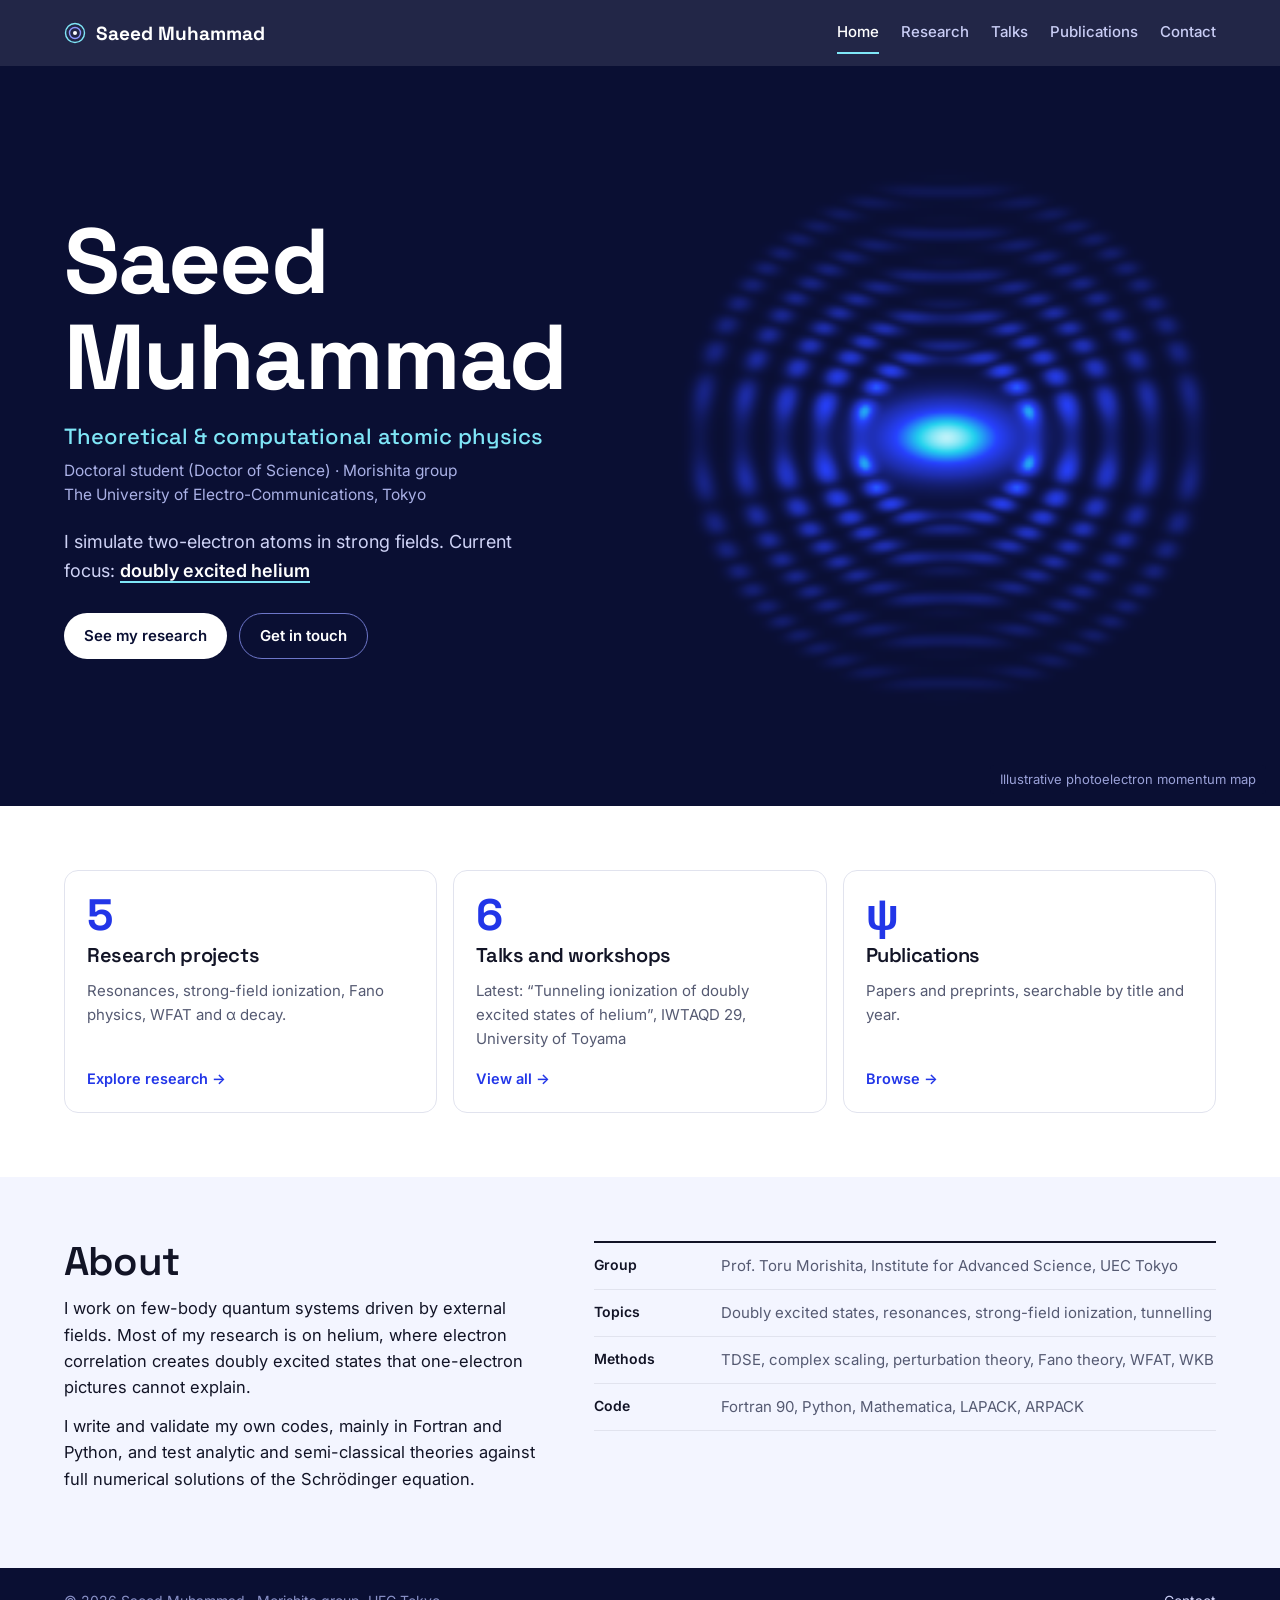
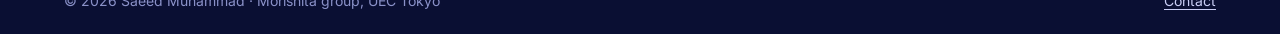
==== commit 46cdcf35: "Update index.html" ====
--- a/index.html
+++ b/index.html
@@ -4,7 +4,7 @@
 <meta charset="utf-8">
 <meta name="viewport" content="width=device-width, initial-scale=1">
 <title>Saeed Muhammad — Physics</title>
-<meta name="description" content="Saeed Muhammad, doctoral student in theoretical and computational atomic and nuclear physics, Morishita group, UEC Tokyo.">
+<meta name="description" content="Saeed Muhammad, doctoral student in theoretical and computational atomic physics, Morishita Laboratory, UEC Tokyo.">
 <link rel="preconnect" href="https://fonts.googleapis.com"><link rel="preconnect" href="https://fonts.gstatic.com" crossorigin>
 <link href="https://fonts.googleapis.com/css2?family=Space+Grotesk:wght@500;600;700&family=Inter:wght@400;500;600&family=Spectral:ital@1&display=swap" rel="stylesheet">
 <link rel="stylesheet" href="style.css">
@@ -15,9 +15,9 @@
 <header class="hero">
   <div class="txt">
     <h1>Saeed<br>Muhammad</h1>
-    <div class="role">Theoretical &amp; computational atomic and nuclear physics</div>
+    <div class="role">Theoretical &amp; computational atomic physics</div>
     <p class="aff">Doctoral student (Doctor of Science) · Morishita group<br>The University of Electro-Communications, Tokyo</p>
-    <p class="rot" id="rot">I simulate two-electron atoms and nuclei in strong fields. Current focus: <b>doubly excited helium</b></p>
+    <p class="rot" id="rot">I simulate two-electron atoms in strong fields. Current focus: <b>doubly excited helium</b></p>
     <div class="btns"><a class="btn p" href="research.html">See my research</a><a class="btn s" href="contact.html">Get in touch</a></div>
   </div>
   <div class="fig"><canvas class="map" role="img" aria-label="Animated illustration of a photoelectron momentum map"></canvas><span class="cap">Illustrative photoelectron momentum map</span></div>
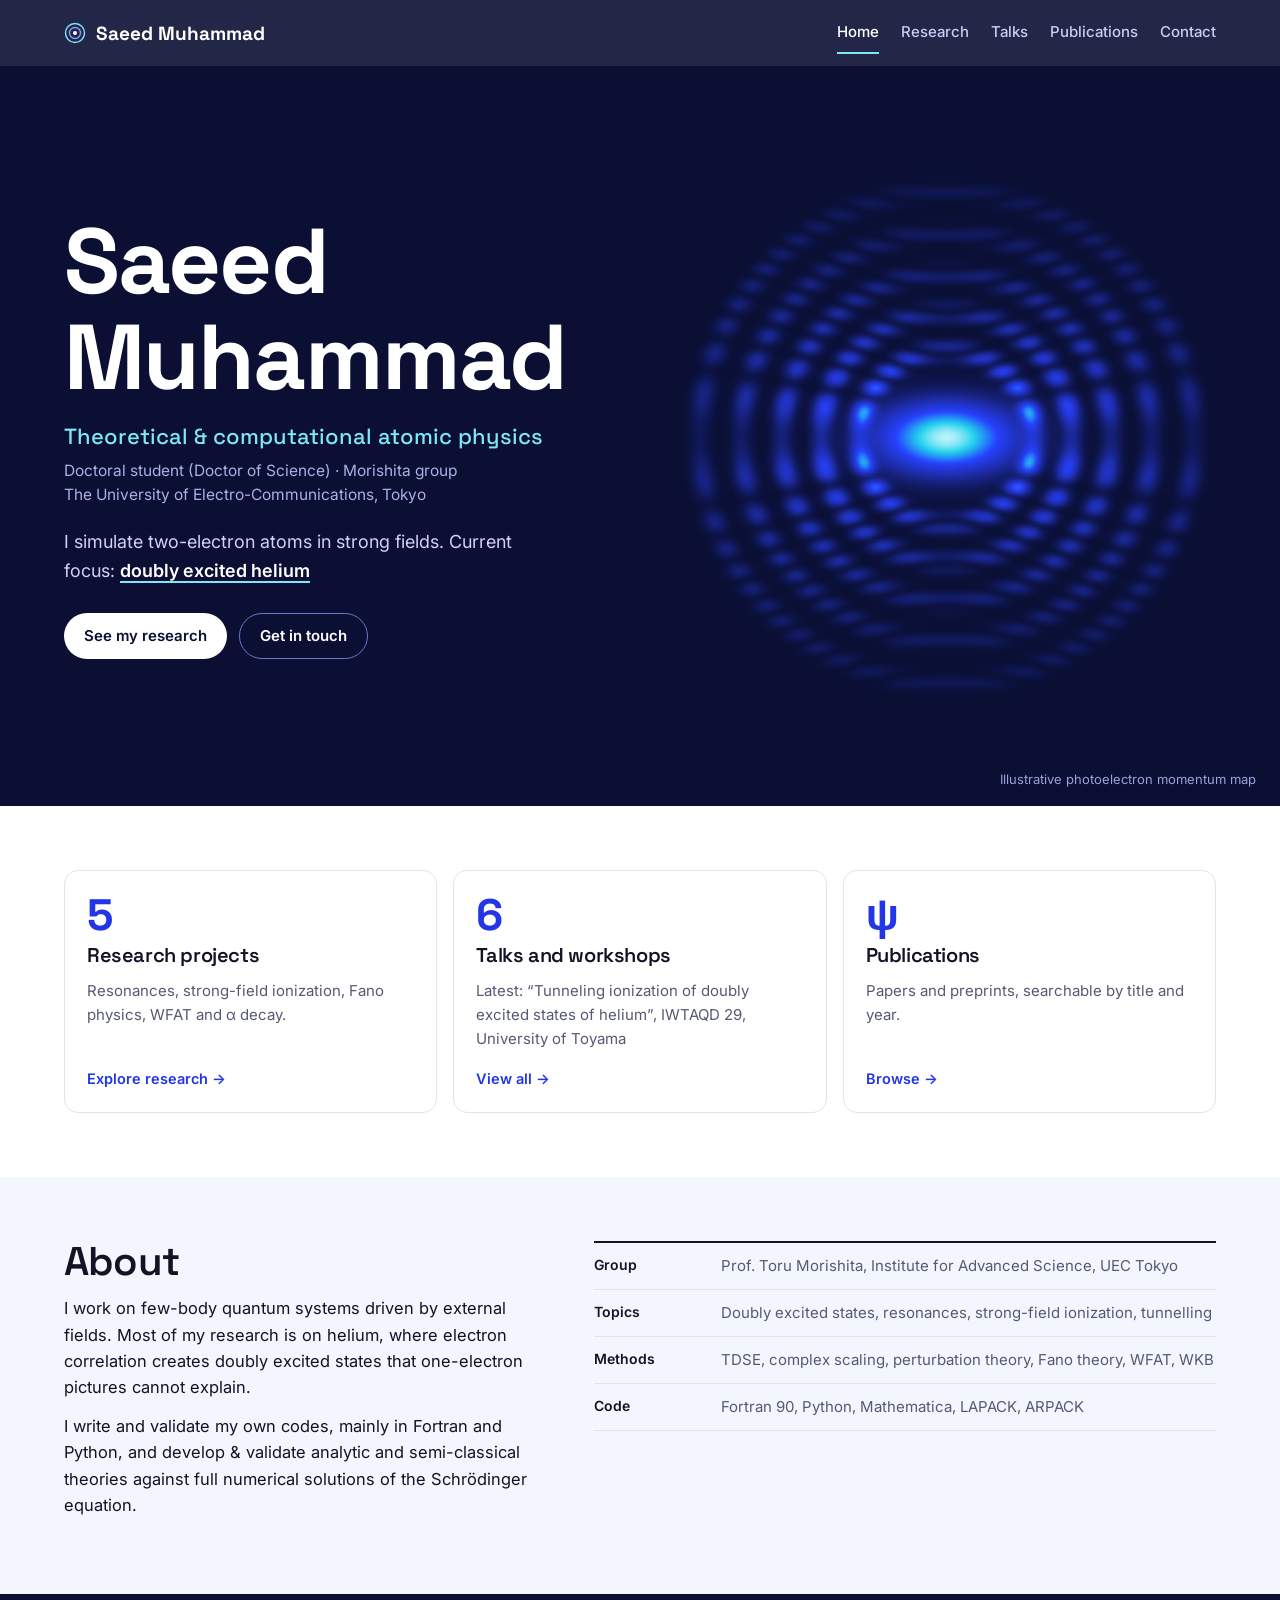
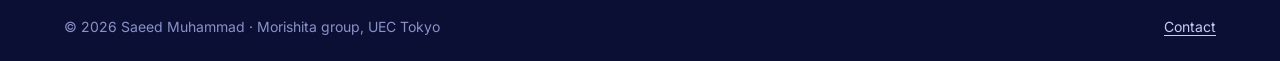
==== commit 03e57cef: "Update index.html" ====
--- a/index.html
+++ b/index.html
@@ -30,7 +30,7 @@
 <section class="band alt"><div class="wrap now">
   <div><h2>About</h2>
     <p>I work on few-body quantum systems driven by external fields. Most of my research is on helium, where electron correlation creates doubly excited states that one-electron pictures cannot explain.</p>
-    <p>I write and validate my own codes, mainly in Fortran and Python, and test analytic and semi-classical theories against full numerical solutions of the Schrödinger equation.</p></div>
+    <p>I write and validate my own codes, mainly in Fortran and Python, and develop & validate analytic and semi-classical theories against full numerical solutions of the Schrödinger equation.</p></div>
   <dl class="facts">
     <div><dt>Group</dt><dd>Prof. Toru Morishita, Institute for Advanced Science, UEC Tokyo</dd></div>
     <div><dt>Topics</dt><dd>Doubly excited states, resonances, strong-field ionization, tunnelling</dd></div>
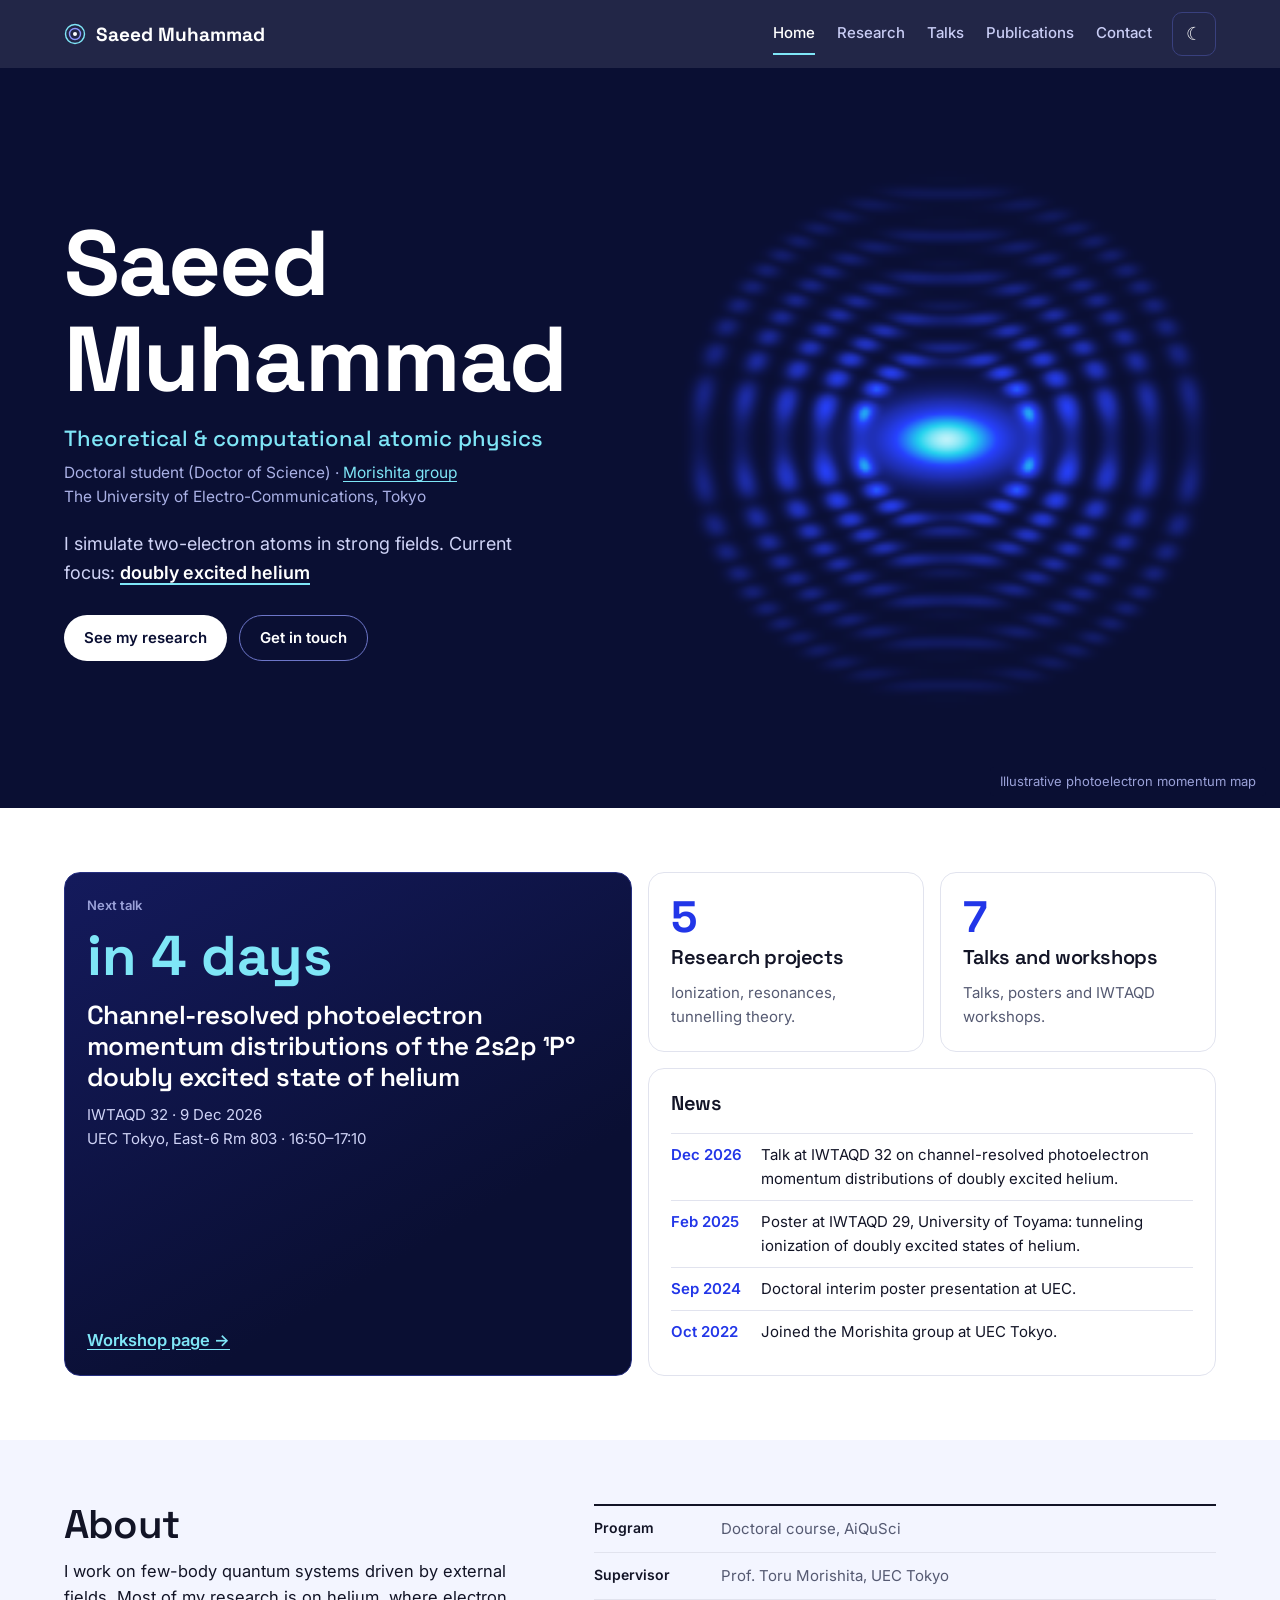
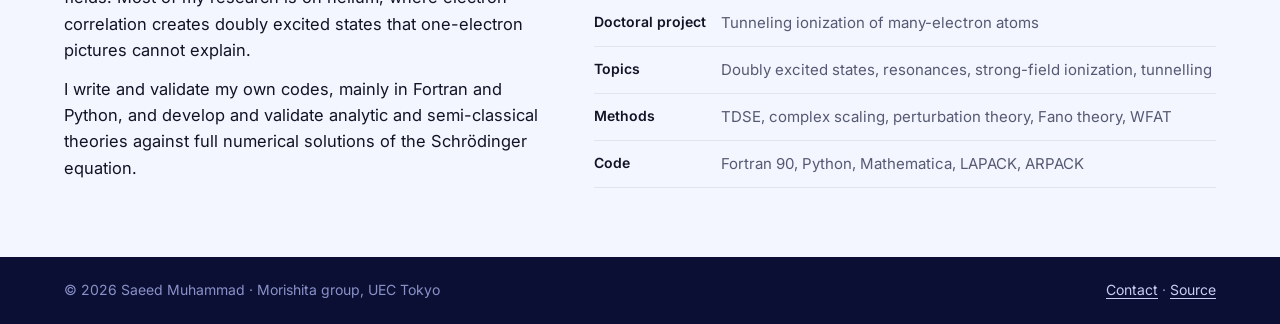
==== commit 86612029: "Redesign: data-driven pages, admin editor, IWTAQD 32 talk - Move all content to data.json, rendered " ====
--- a/index.html
+++ b/index.html
@@ -3,40 +3,46 @@
 <head>
 <meta charset="utf-8">
 <meta name="viewport" content="width=device-width, initial-scale=1">
-<title>Saeed Muhammad — Physics</title>
-<meta name="description" content="Saeed Muhammad, doctoral student in theoretical and computational atomic physics, Morishita Laboratory, UEC Tokyo.">
+<title>Saeed Muhammad — Atomic physics</title>
+<meta name="description" content="Saeed Muhammad, doctoral student (doctor of science) in theoretical and computational atomic physics, Morishita group, The University of Electro-Communications, Tokyo.">
+<link rel="canonical" href="https://saeedmuhd.github.io/">
+<meta property="og:type" content="website">
+<meta property="og:title" content="Saeed Muhammad — Atomic physics">
+<meta property="og:description" content="Saeed Muhammad, doctoral student (doctor of science) in theoretical and computational atomic physics, Morishita group, The University of Electro-Communications, Tokyo.">
+<meta property="og:url" content="https://saeedmuhd.github.io/">
+<meta name="twitter:card" content="summary">
+<meta name="theme-color" content="#0a0f33">
+<link rel="icon" href="favicon.svg" type="image/svg+xml">
+<script>try{const t=localStorage.getItem('theme');if(t)document.documentElement.dataset.theme=t}catch(e){}</script>
 <link rel="preconnect" href="https://fonts.googleapis.com"><link rel="preconnect" href="https://fonts.gstatic.com" crossorigin>
 <link href="https://fonts.googleapis.com/css2?family=Space+Grotesk:wght@500;600;700&family=Inter:wght@400;500;600&family=Spectral:ital@1&display=swap" rel="stylesheet">
 <link rel="stylesheet" href="style.css">
+<script type="application/ld+json">{"@context": "https://schema.org", "@type": "Person", "name": "Saeed Muhammad", "jobTitle": "Doctoral student (Doctor of Science)", "url": "https://saeedmuhd.github.io/", "affiliation": {"@type": "CollegeOrUniversity", "name": "The University of Electro-Communications"}, "knowsAbout": ["Atomic physics", "Strong-field ionization", "Doubly excited states of helium", "Tunneling ionization"], "sameAs": ["https://github.com/saeedmuhd"]}</script>
 </head>
 <body data-page="home">
+<a class="skip" href="#main">Skip to content</a>
 <nav id="nav" aria-label="Main"></nav>
-<main>
+<main id="main">
 <header class="hero">
   <div class="txt">
-    <h1>Saeed<br>Muhammad</h1>
-    <div class="role">Theoretical &amp; computational atomic physics</div>
-    <p class="aff">Doctoral student (Doctor of Science) · Morishita group<br>The University of Electro-Communications, Tokyo</p>
-    <p class="rot" id="rot">I simulate two-electron atoms in strong fields. Current focus: <b>doubly excited helium</b></p>
-    <div class="btns"><a class="btn p" href="research.html">See my research</a><a class="btn s" href="contact.html">Get in touch</a></div>
+    <div class="photo" id="photo" hidden></div>
+    <h1 id="hName">Saeed<br>Muhammad</h1>
+    <div class="role" id="hRole">Theoretical &amp; computational atomic physics</div>
+    <p class="aff" id="hAff">Doctoral student (Doctor of Science) · Morishita group<br>The University of Electro-Communications, Tokyo</p>
+    <p class="rot" id="rot">I simulate two-electron atoms in strong fields.</p>
+    <div class="btns"><a class="btn p" href="research.html">See my research</a><a class="btn s" href="contact.html">Get in touch</a><span id="cvBtn"></span></div>
   </div>
   <div class="fig"><canvas class="map" role="img" aria-label="Animated illustration of a photoelectron momentum map"></canvas><span class="cap">Illustrative photoelectron momentum map</span></div>
 </header>
-<section class="band"><div class="wrap tiles">
-  <a class="tile" href="research.html"><span class="big">5</span><h3>Research projects</h3><p>Resonances, strong-field ionization, Fano physics, WFAT and α decay.</p><span class="go">Explore research →</span></a>
-  <a class="tile" href="talks.html"><span class="big" id="nTalks">6</span><h3>Talks and workshops</h3><p id="latest">Posters and workshop participation since 2023.</p><span class="go">View all →</span></a>
-  <a class="tile" href="publications.html"><span class="big m">ψ</span><h3>Publications</h3><p>Papers and preprints, searchable by title and year.</p><span class="go">Browse →</span></a>
+<section class="band"><div class="wrap bento">
+  <div class="box next" id="next"><span class="lbl">Next talk</span></div>
+  <a class="box" href="research.html"><span class="big" id="nProj">5</span><h3>Research projects</h3><p>Ionization, resonances, tunnelling theory.</p></a>
+  <a class="box" href="talks.html"><span class="big" id="nTalks">7</span><h3>Talks and workshops</h3><p>Talks, posters and IWTAQD workshops.</p></a>
+  <div class="box news"><h3>News</h3><ul id="news"></ul></div>
 </div></section>
 <section class="band alt"><div class="wrap now">
-  <div><h2>About</h2>
-    <p>I work on few-body quantum systems driven by external fields. Most of my research is on helium, where electron correlation creates doubly excited states that one-electron pictures cannot explain.</p>
-    <p>I write and validate my own codes, mainly in Fortran and Python, and develop & validate analytic and semi-classical theories against full numerical solutions of the Schrödinger equation.</p></div>
-  <dl class="facts">
-    <div><dt>Group</dt><dd>Prof. Toru Morishita, Institute for Advanced Science, UEC Tokyo</dd></div>
-    <div><dt>Topics</dt><dd>Doubly excited states, resonances, strong-field ionization, tunnelling</dd></div>
-    <div><dt>Methods</dt><dd>TDSE, complex scaling, perturbation theory, Fano theory, WFAT, WKB</dd></div>
-    <div><dt>Code</dt><dd>Fortran 90, Python, Mathematica, LAPACK, ARPACK</dd></div>
-  </dl>
+  <div><h2>About</h2><div id="about"></div></div>
+  <dl class="facts" id="facts"></dl>
 </div></section>
 </main>
 <footer id="foot"></footer>
--- a/style.css
+++ b/style.css
@@ -133,3 +133,42 @@
 }
 @media(max-width:600px){.hero .fig{min-height:250px}.list li{grid-template-columns:minmax(0,1fr);gap:2px}.facts div{grid-template-columns:minmax(0,1fr);gap:2px}}
 @media(prefers-reduced-motion:reduce){html{scroll-behavior:auto}main>*,.list li{animation:none}.btn,.tile,.card,.links a{transition:none}}
+
+/* ---- v3 additions: theme button, bento home, news, badges ---- */
+.tbtn{background:none;border:1px solid #39407e;color:#fff;border-radius:10px;width:44px;height:44px;font-size:18px;cursor:pointer;order:3}
+nav .links{order:2}
+.burger{order:4}
+.hero .photo{width:112px;height:112px;border-radius:50%;overflow:hidden;border:3px solid #7fe6f7;margin-bottom:20px}
+.hero .photo img{width:100%;height:100%;object-fit:cover;display:block}
+.bento{display:grid;grid-template-columns:repeat(4,minmax(0,1fr));gap:16px}
+.box{background:var(--card);border:1px solid var(--rule);border-radius:16px;padding:22px;display:flex;flex-direction:column;gap:6px;text-decoration:none;color:var(--ink);transition:transform .2s,border-color .2s,box-shadow .2s}
+a.box:hover{transform:translateY(-4px);border-color:var(--acc);box-shadow:0 10px 30px -18px var(--acc)}
+.box.next{grid-column:span 2;grid-row:span 2;background:linear-gradient(150deg,#141a5c,#0a0f33 70%);color:#fff;border-color:#262f80}
+.box.next h3{font-size:clamp(21px,2.2vw,26px);line-height:1.2;margin:4px 0}
+.box.next p{color:#cfd3f6;margin:0}
+.box.next .go{color:#7fe6f7;margin-top:auto;font-weight:600;padding-top:12px}
+.lbl{font-size:13px;font-weight:600;color:var(--mut)}
+.box.next .lbl{color:#9aa1d8}
+.count{font:700 clamp(38px,5vw,56px)/1 "Space Grotesk",sans-serif;color:#7fe6f7;margin:6px 0}
+.box .big{font:700 44px/1 "Space Grotesk",sans-serif;color:var(--acc)}
+.box p{margin:0;color:var(--mut);font-size:15px}
+.box.news{grid-column:span 2}
+.news ul{list-style:none;padding:0;margin:6px 0 0}
+.news li{display:grid;grid-template-columns:5.2em minmax(0,1fr);gap:12px;padding:9px 0;border-top:1px solid var(--rule);font-size:15px}
+.news time{font-weight:600;color:var(--acc);white-space:nowrap}
+.news a{color:var(--ink);text-decoration:none}
+.news a:hover{color:var(--acc)}
+.kind.tk{background:color-mix(in srgb,var(--acc) 14%,transparent);color:var(--acc)}
+.kind.up{background:#0e8fa8;color:#fff}
+.kind.ms{background:transparent;border:1px solid var(--rule)}
+.list b a{color:var(--ink);text-decoration:none}
+.list b a:hover{color:var(--acc);text-decoration:underline}
+.mini{font:600 13px Inter,sans-serif;margin-top:8px;min-height:32px;padding:0 12px;border-radius:8px;border:1px solid var(--rule);background:transparent;color:var(--mut);cursor:pointer}
+.mini:hover{color:var(--acc);border-color:var(--acc)}
+.copy{font:600 15px Inter,sans-serif;min-height:44px;padding:0 18px;border-radius:999px;border:1.5px solid var(--acc);background:transparent;color:var(--acc);cursor:pointer;margin-top:18px}
+@media(max-width:980px){.bento{grid-template-columns:repeat(2,minmax(0,1fr))}.box.next,.box.news{grid-column:span 2}.box.next{grid-row:auto}}
+@media(max-width:560px){.bento{grid-template-columns:minmax(0,1fr)}.box.next,.box.news{grid-column:auto}}
+@media(max-width:860px){.tbtn{order:2;margin-left:auto}nav .brand{margin-right:0}nav .links{order:5}}
+.skip{position:absolute;left:-999px;top:8px;background:#fff;color:#0a0f33;padding:8px 14px;border-radius:8px;z-index:20}
+.skip:focus{left:8px}
+.hero .aff a{color:#7fe6f7}
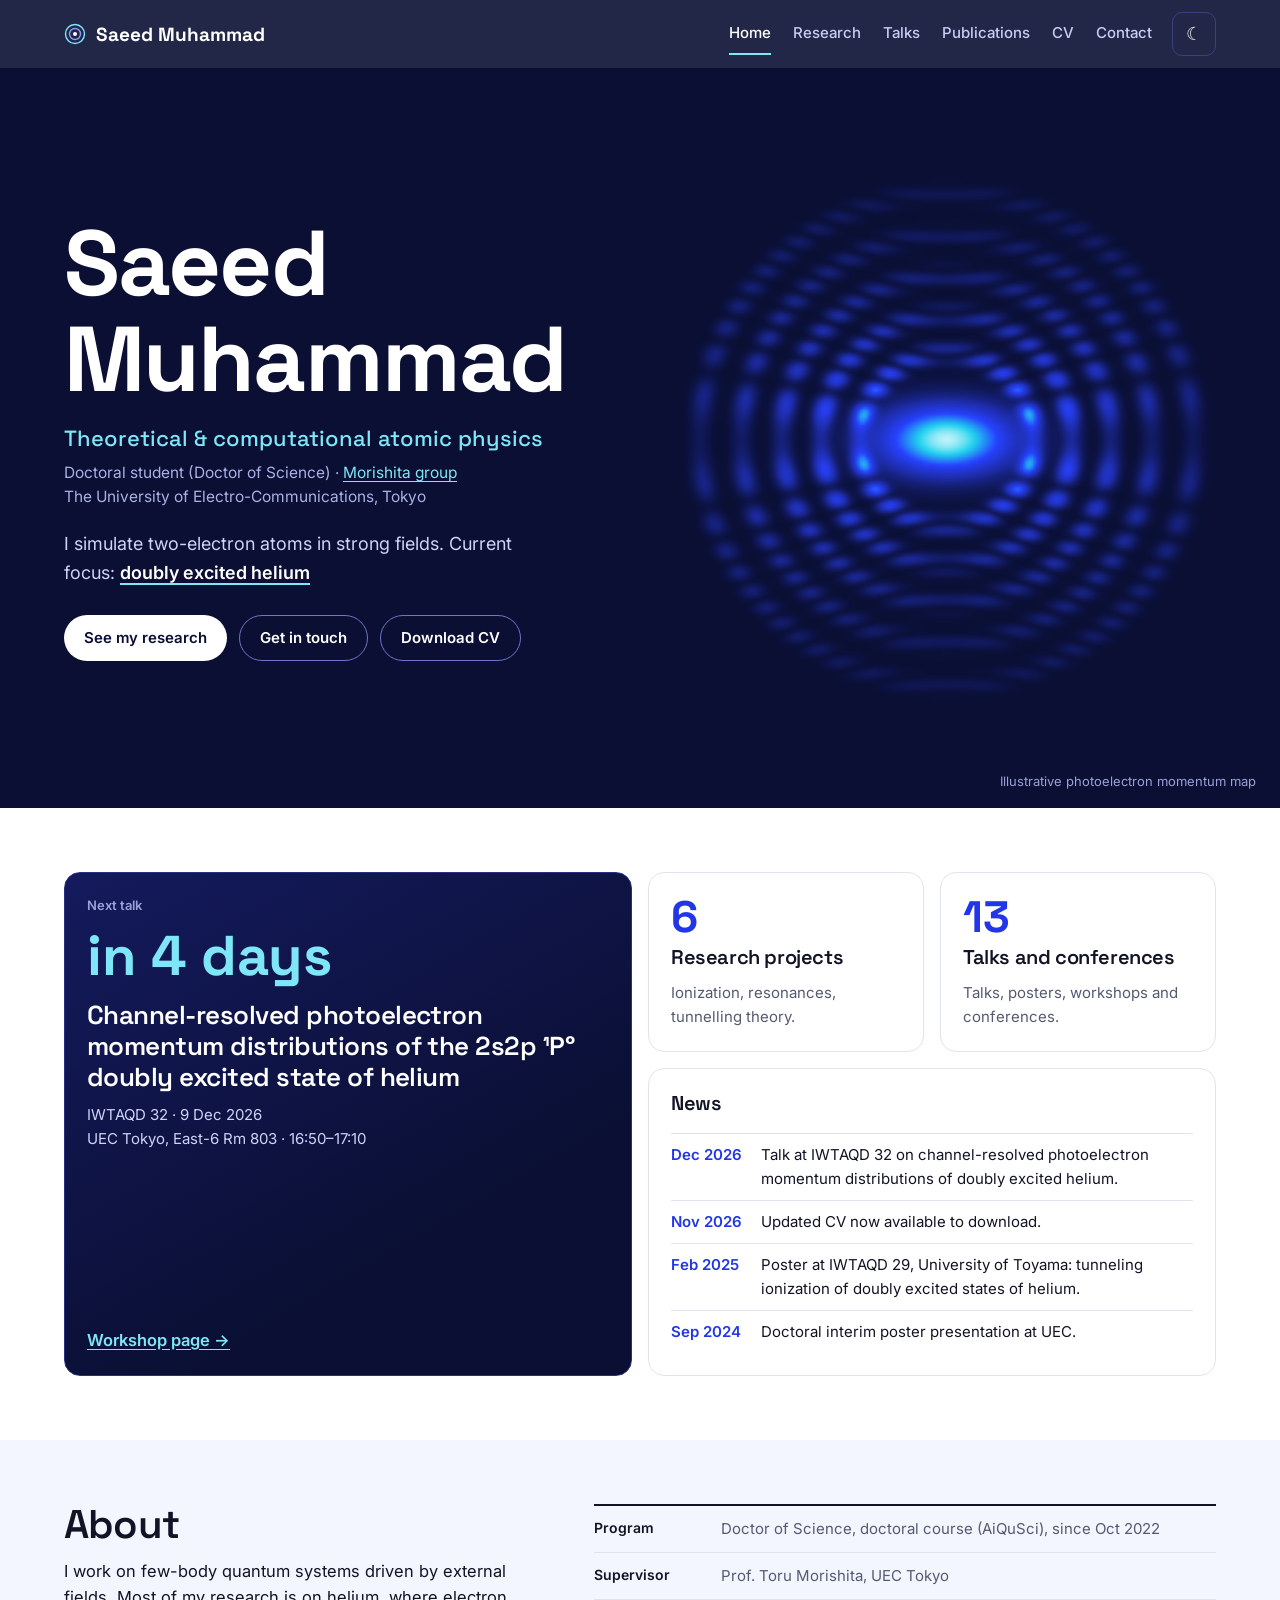
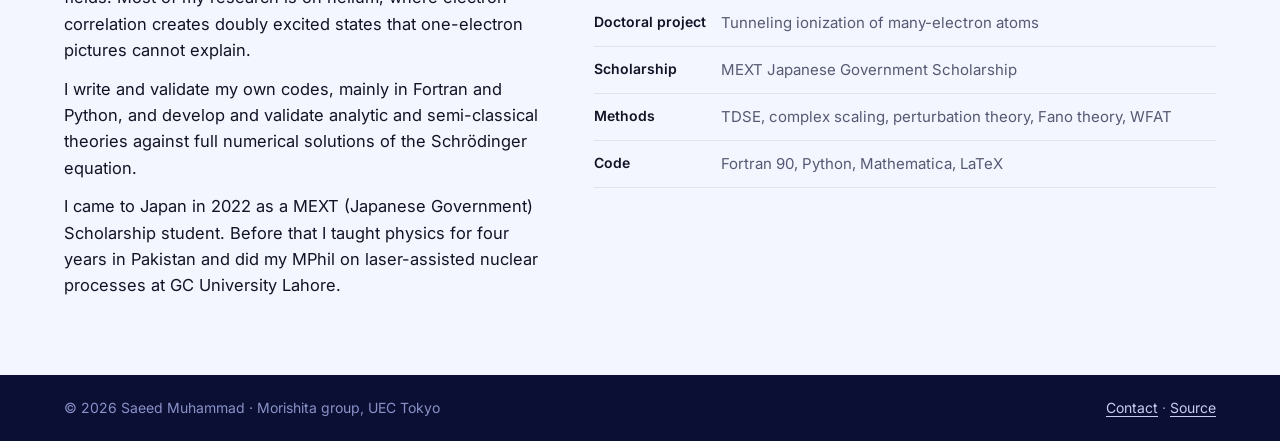
==== commit 923f35bb: "Add CV page, updated CV PDF and CV details - New cv.html built from data.json, with print layout - U" ====
--- a/index.html
+++ b/index.html
@@ -37,7 +37,7 @@
 <section class="band"><div class="wrap bento">
   <div class="box next" id="next"><span class="lbl">Next talk</span></div>
   <a class="box" href="research.html"><span class="big" id="nProj">5</span><h3>Research projects</h3><p>Ionization, resonances, tunnelling theory.</p></a>
-  <a class="box" href="talks.html"><span class="big" id="nTalks">7</span><h3>Talks and workshops</h3><p>Talks, posters and IWTAQD workshops.</p></a>
+  <a class="box" href="talks.html"><span class="big" id="nTalks">7</span><h3>Talks and conferences</h3><p>Talks, posters, workshops and conferences.</p></a>
   <div class="box news"><h3>News</h3><ul id="news"></ul></div>
 </div></section>
 <section class="band alt"><div class="wrap now">
--- a/style.css
+++ b/style.css
@@ -172,3 +172,33 @@
 .skip{position:absolute;left:-999px;top:8px;background:#fff;color:#0a0f33;padding:8px 14px;border-radius:8px;z-index:20}
 .skip:focus{left:8px}
 .hero .aff a{color:#7fe6f7}
+
+/* CV page */
+.ph #cvHead h1{font-size:clamp(36px,5vw,56px)}
+.cv{max-width:920px}
+.cvs{margin-bottom:34px}
+.cvs h2{font-size:24px;padding-bottom:8px;border-bottom:2px solid var(--ink);margin-bottom:4px}
+.cvr{display:grid;grid-template-columns:11em minmax(0,1fr);gap:16px;padding:11px 0;border-bottom:1px solid var(--rule);font-size:15.5px}
+.cvl{color:var(--acc);font-weight:600;font-size:14.5px;white-space:nowrap}
+.cvr p{margin:3px 0 0;color:var(--mut);font-size:14.5px}
+.cvf{color:var(--mut);font-size:14.5px}
+.cvp{margin:10px 0 0}
+@media(max-width:600px){.cvr{grid-template-columns:minmax(0,1fr);gap:2px}}
+@media print{
+ @page{size:A4;margin:16mm 15mm}
+ :root{color-scheme:light}
+ body{background:#fff;color:#111;font-size:10.5pt}
+ nav,footer,.skip,.ph canvas,.btns,.kind{display:none!important}
+ main>*{animation:none!important}
+ .ph{background:#fff;color:#111;padding:0 0 10px}
+ .ph #cvHead h1{font-size:26pt;color:#111}
+ .ph p{color:#333;font-size:10.5pt;margin-top:6px}
+ .band{padding:0}
+ .cvs{margin-bottom:14px;break-inside:auto}
+ .cvs h2{font-size:13pt;border-color:#111;color:#0a0f33;break-after:avoid}
+ .cvs h2+.cvr,.cvs h2+.cvp{break-before:avoid}
+ .cvr{grid-template-columns:9.5em minmax(0,1fr);padding:5px 0;font-size:10pt;break-inside:avoid;border-color:#ddd}
+ .cvl{color:#2236e8;font-size:9.5pt}
+ .cvr p,.cvf{font-size:9.5pt;color:#444}
+ a{color:inherit;text-decoration:none}
+}
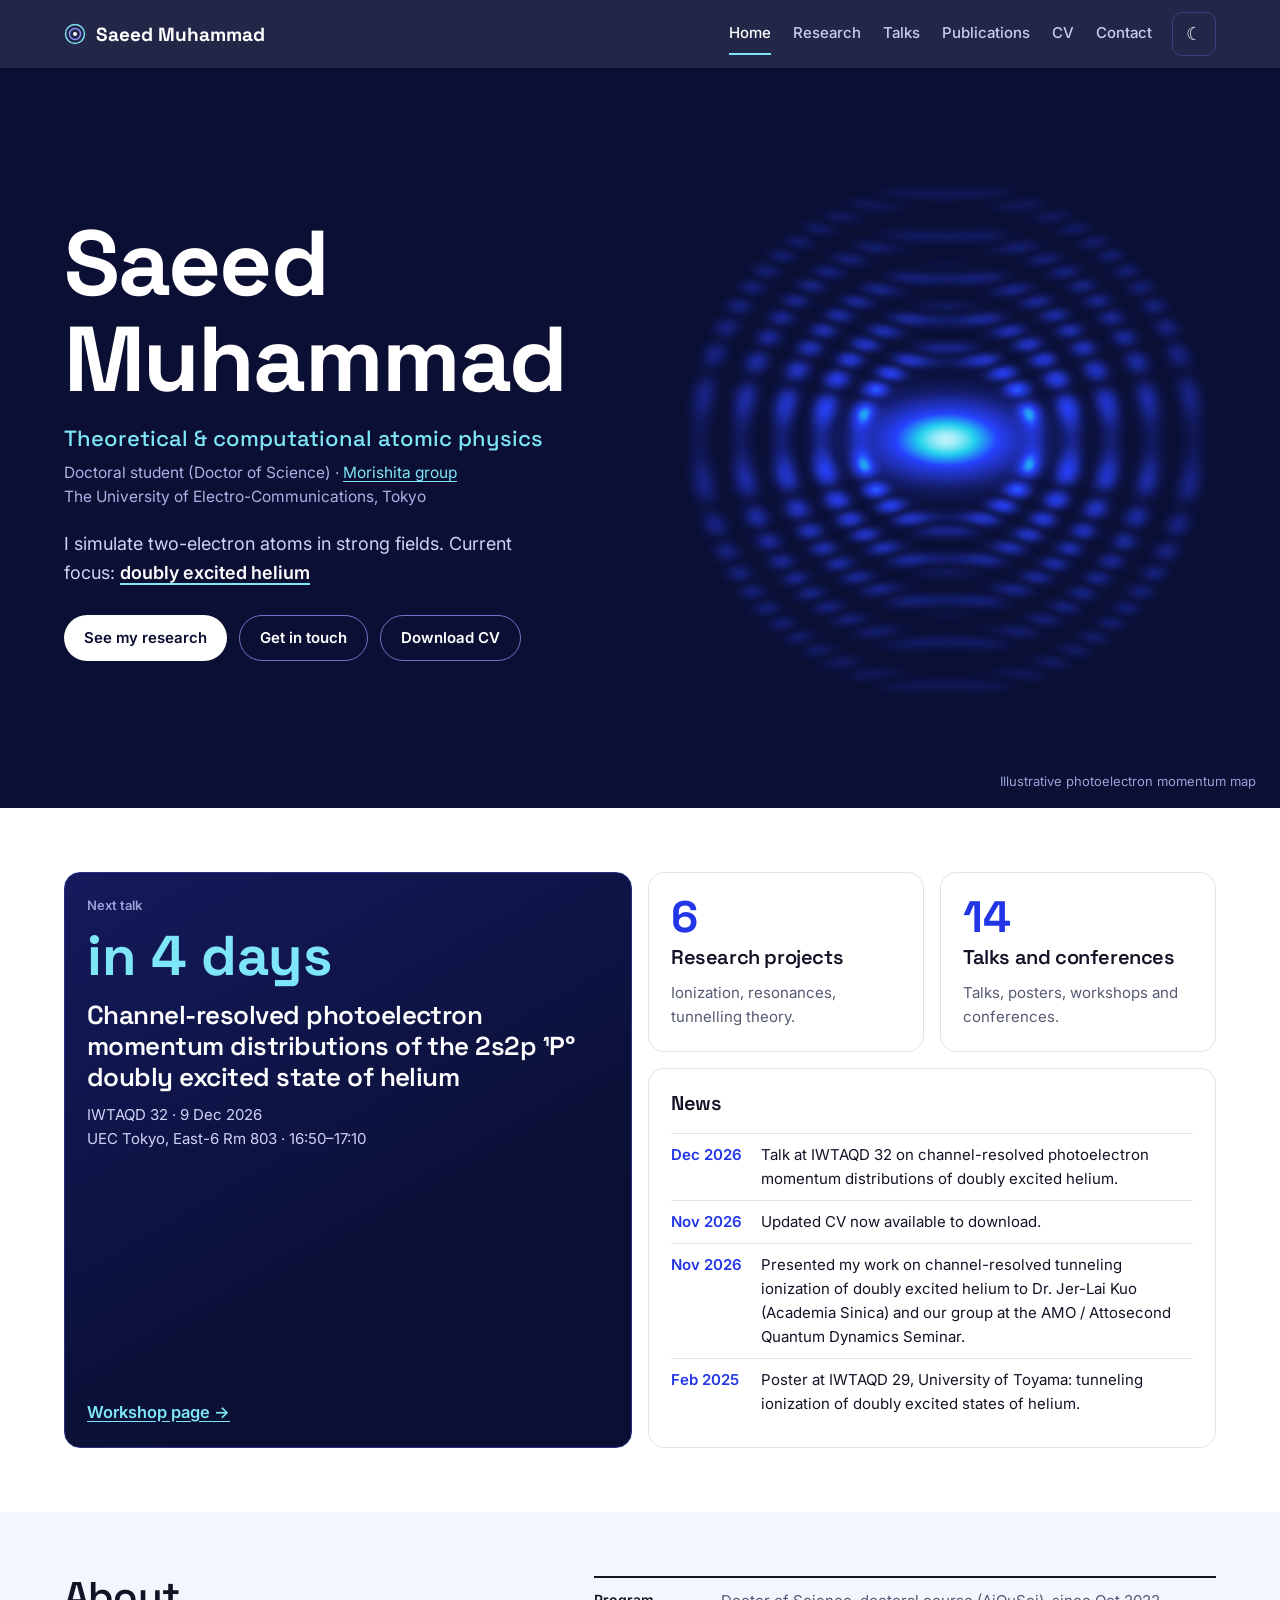
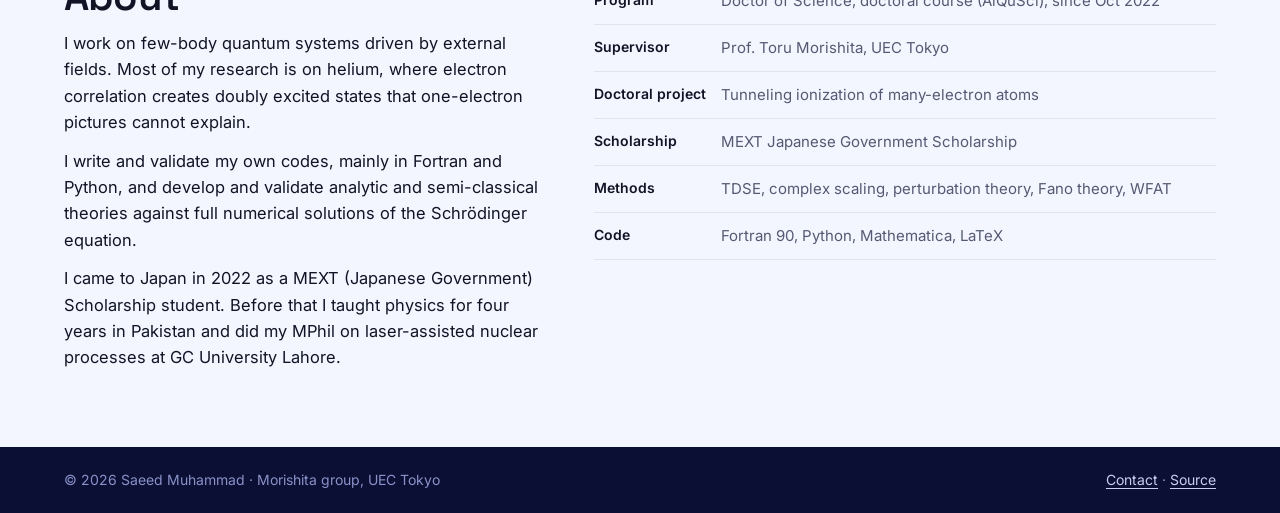
==== commit 12db5e4d: "Admin: password login and site settings - One-time setup locks the GitHub token with a password (PBK" ====
--- a/index.html
+++ b/index.html
@@ -38,7 +38,7 @@
   <div class="box next" id="next"><span class="lbl">Next talk</span></div>
   <a class="box" href="research.html"><span class="big" id="nProj">5</span><h3>Research projects</h3><p>Ionization, resonances, tunnelling theory.</p></a>
   <a class="box" href="talks.html"><span class="big" id="nTalks">7</span><h3>Talks and conferences</h3><p>Talks, posters, workshops and conferences.</p></a>
-  <div class="box news"><h3>News</h3><ul id="news"></ul></div>
+  <div class="box news" id="newsBox"><h3>News</h3><ul id="news"></ul></div>
 </div></section>
 <section class="band alt"><div class="wrap now">
   <div><h2>About</h2><div id="about"></div></div>
